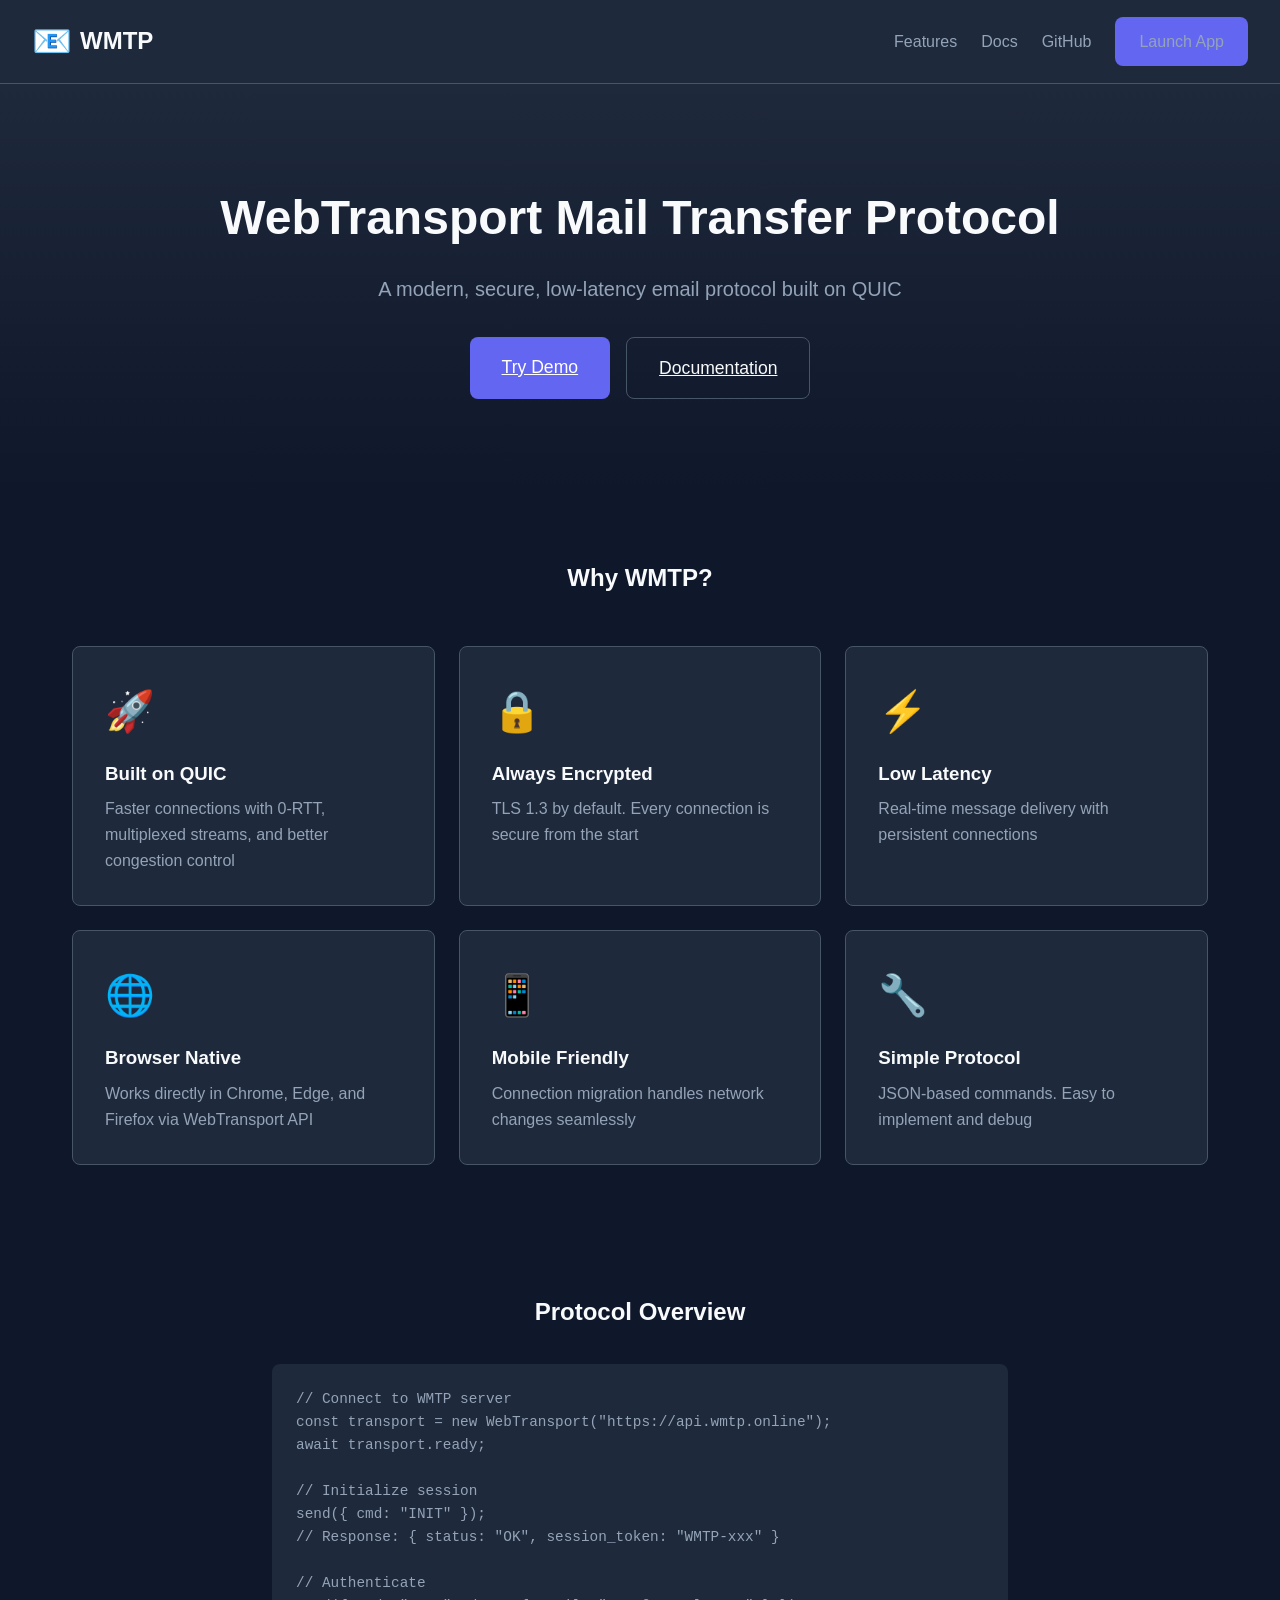
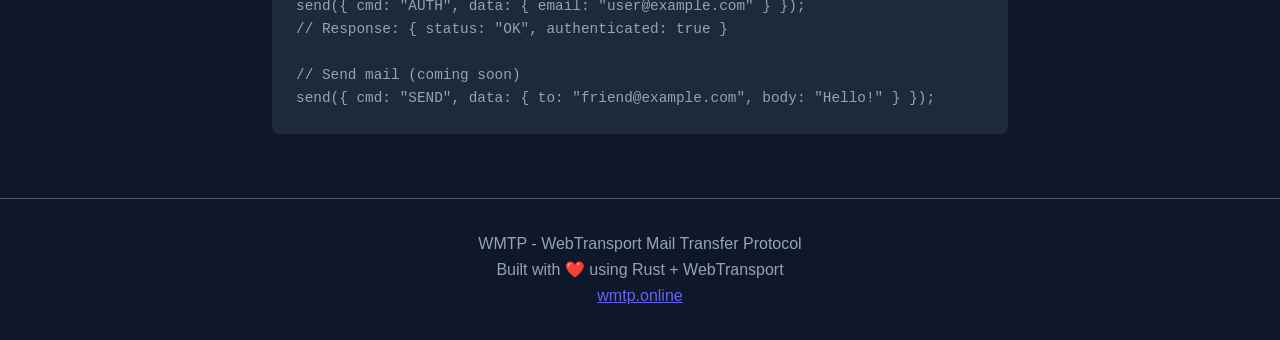
==== client/index.html @ 964bdc49 "Initial commit: WMTP Protocol Implementation with complete documentation and tests" ====
<!DOCTYPE html>
<html lang="en">
<head>
    <meta charset="UTF-8">
    <meta name="viewport" content="width=device-width, initial-scale=1.0">
    <title>WMTP - WebTransport Mail Transfer Protocol</title>
    <link rel="stylesheet" href="css/style.css">
</head>
<body>
    <div class="landing">
        <!-- Header -->
        <header class="header">
            <div class="logo">
                <span class="logo-icon">📧</span>
                <span class="logo-text">WMTP</span>
            </div>
            <nav class="nav">
                <a href="#features">Features</a>
                <a href="#docs">Docs</a>
                <a href="https://github.com/yourusername/wmtp" target="_blank">GitHub</a>
                <a href="app.html" class="btn btn-primary">Launch App</a>
            </nav>
        </header>

        <!-- Hero -->
        <section class="hero">
            <h1>WebTransport Mail Transfer Protocol</h1>
            <p class="hero-subtitle">
                A modern, secure, low-latency email protocol built on QUIC
            </p>
            <div class="hero-buttons">
                <a href="app.html" class="btn btn-large btn-primary">Try Demo</a>
                <a href="#docs" class="btn btn-large btn-secondary">Documentation</a>
            </div>
        </section>

        <!-- Features -->
        <section id="features" class="features">
            <h2>Why WMTP?</h2>
            <div class="feature-grid">
                <div class="feature-card">
                    <div class="feature-icon">🚀</div>
                    <h3>Built on QUIC</h3>
                    <p>Faster connections with 0-RTT, multiplexed streams, and better congestion control</p>
                </div>
                <div class="feature-card">
                    <div class="feature-icon">🔒</div>
                    <h3>Always Encrypted</h3>
                    <p>TLS 1.3 by default. Every connection is secure from the start</p>
                </div>
                <div class="feature-card">
                    <div class="feature-icon">⚡</div>
                    <h3>Low Latency</h3>
                    <p>Real-time message delivery with persistent connections</p>
                </div>
                <div class="feature-card">
                    <div class="feature-icon">🌐</div>
                    <h3>Browser Native</h3>
                    <p>Works directly in Chrome, Edge, and Firefox via WebTransport API</p>
                </div>
                <div class="feature-card">
                    <div class="feature-icon">📱</div>
                    <h3>Mobile Friendly</h3>
                    <p>Connection migration handles network changes seamlessly</p>
                </div>
                <div class="feature-card">
                    <div class="feature-icon">🔧</div>
                    <h3>Simple Protocol</h3>
                    <p>JSON-based commands. Easy to implement and debug</p>
                </div>
            </div>
        </section>

        <!-- Protocol -->
        <section id="docs" class="docs">
            <h2>Protocol Overview</h2>
            <div class="code-block">
                <pre><code>// Connect to WMTP server
const transport = new WebTransport("https://api.wmtp.online");
await transport.ready;

// Initialize session
send({ cmd: "INIT" });
// Response: { status: "OK", session_token: "WMTP-xxx" }

// Authenticate
send({ cmd: "AUTH", data: { email: "user@example.com" } });
// Response: { status: "OK", authenticated: true }

// Send mail (coming soon)
send({ cmd: "SEND", data: { to: "friend@example.com", body: "Hello!" } });
</code></pre>
            </div>
        </section>

        <!-- Footer -->
        <footer class="footer">
            <p>WMTP - WebTransport Mail Transfer Protocol</p>
            <p>Built with ❤️ using Rust + WebTransport</p>
            <p><a href="https://wmtp.online">wmtp.online</a></p>
        </footer>
    </div>
</body>
</html>
---- client/css/style.css ----
/* ============================================
   WMTP - Global Styles
   ============================================ */

:root {
    --primary: #6366f1;
    --primary-dark: #4f46e5;
    --success: #22c55e;
    --error: #ef4444;
    --warning: #f59e0b;
    --bg: #0f172a;
    --bg-secondary: #1e293b;
    --bg-tertiary: #334155;
    --text: #f8fafc;
    --text-secondary: #94a3b8;
    --border: #475569;
    --radius: 8px;
}

* {
    margin: 0;
    padding: 0;
    box-sizing: border-box;
}

body {
    font-family: 'Inter', -apple-system, BlinkMacSystemFont, 'Segoe UI', Roboto, sans-serif;
    background: var(--bg);
    color: var(--text);
    line-height: 1.6;
}

/* ============================================
   Landing Page
   ============================================ */

.landing {
    min-height: 100vh;
}

.header {
    display: flex;
    justify-content: space-between;
    align-items: center;
    padding: 1rem 2rem;
    background: var(--bg-secondary);
    border-bottom: 1px solid var(--border);
}

.logo {
    display: flex;
    align-items: center;
    gap: 0.5rem;
    font-size: 1.5rem;
    font-weight: bold;
}

.logo-icon {
    font-size: 2rem;
}

.nav {
    display: flex;
    gap: 1.5rem;
    align-items: center;
}

.nav a {
    color: var(--text-secondary);
    text-decoration: none;
    transition: color 0.2s;
}

.nav a:hover {
    color: var(--text);
}

.hero {
    text-align: center;
    padding: 6rem 2rem;
    background: linear-gradient(180deg, var(--bg-secondary) 0%, var(--bg) 100%);
}

.hero h1 {
    font-size: 3rem;
    margin-bottom: 1rem;
}

.hero-subtitle {
    font-size: 1.25rem;
    color: var(--text-secondary);
    margin-bottom: 2rem;
}

.hero-buttons {
    display: flex;
    gap: 1rem;
    justify-content: center;
}

/* Features */
.features {
    padding: 4rem 2rem;
    max-width: 1200px;
    margin: 0 auto;
}

.features h2 {
    text-align: center;
    margin-bottom: 3rem;
}

.feature-grid {
    display: grid;
    grid-template-columns: repeat(auto-fit, minmax(300px, 1fr));
    gap: 1.5rem;
}

.feature-card {
    background: var(--bg-secondary);
    padding: 2rem;
    border-radius: var(--radius);
    border: 1px solid var(--border);
}

.feature-icon {
    font-size: 2.5rem;
    margin-bottom: 1rem;
}

.feature-card h3 {
    margin-bottom: 0.5rem;
}

.feature-card p {
    color: var(--text-secondary);
}

/* Docs Section */
.docs {
    padding: 4rem 2rem;
    max-width: 800px;
    margin: 0 auto;
}

.docs h2 {
    text-align: center;
    margin-bottom: 2rem;
}

.code-block {
    background: var(--bg-secondary);
    border-radius: var(--radius);
    overflow: hidden;
}

.code-block pre {
    padding: 1.5rem;
    overflow-x: auto;
}

.code-block code {
    font-family: 'Fira Code', 'Consolas', monospace;
    font-size: 0.9rem;
    color: var(--text-secondary);
}

/* Footer */
.footer {
    text-align: center;
    padding: 2rem;
    border-top: 1px solid var(--border);
    color: var(--text-secondary);
}

.footer a {
    color: var(--primary);
}

/* ============================================
   App Layout
   ============================================ */

.app {
    display: flex;
    height: 100vh;
}

.sidebar {
    width: 250px;
    background: var(--bg-secondary);
    border-right: 1px solid var(--border);
    display: flex;
    flex-direction: column;
}

.sidebar-header {
    padding: 1.5rem;
    border-bottom: 1px solid var(--border);
    display: flex;
    align-items: center;
    gap: 0.5rem;
    font-size: 1.25rem;
    font-weight: bold;
}

.connection-status {
    padding: 1rem 1.5rem;
    display: flex;
    align-items: center;
    gap: 0.5rem;
    border-bottom: 1px solid var(--border);
}

.status-dot {
    width: 10px;
    height: 10px;
    border-radius: 50%;
}

.status-dot.connected {
    background: var(--success);
    box-shadow: 0 0 8px var(--success);
}

.status-dot.disconnected {
    background: var(--error);
}

.sidebar-nav {
    flex: 1;
    padding: 1rem 0;
}

.nav-item {
    display: flex;
    align-items: center;
    gap: 0.75rem;
    padding: 0.75rem 1.5rem;
    color: var(--text-secondary);
    text-decoration: none;
    transition: all 0.2s;
}

.nav-item:hover {
    background: var(--bg-tertiary);
    color: var(--text);
}

.nav-item.active {
    background: var(--primary);
    color: white;
}

.sidebar-footer {
    padding: 1rem 1.5rem;
    border-top: 1px solid var(--border);
}

.user-info {
    display: flex;
    flex-direction: column;
    gap: 0.25rem;
    font-size: 0.875rem;
}

.user-email {
    font-weight: 500;
}

.user-status {
    color: var(--success);
    font-size: 0.75rem;
}

/* Main Content */
.main {
    flex: 1;
    overflow: auto;
    padding: 1.5rem;
}

.view {
    display: none;
}

.view.active {
    display: block;
}

.view-header {
    display: flex;
    justify-content: space-between;
    align-items: center;
    margin-bottom: 1.5rem;
}

.view-header h2 {
    font-size: 1.5rem;
}

/* Panels */
.panel {
    background: var(--bg-secondary);
    border-radius: var(--radius);
    padding: 1.5rem;
    margin-bottom: 1rem;
    border: 1px solid var(--border);
}

.panel h3 {
    font-size: 1rem;
    margin-bottom: 1rem;
    color: var(--text-secondary);
}

/* Forms */
.form-row {
    display: flex;
    gap: 0.5rem;
}

.form-group {
    margin-bottom: 1rem;
}

.form-group label {
    display: block;
    margin-bottom: 0.5rem;
    color: var(--text-secondary);
}

input[type="text"],
input[type="email"] {
    flex: 1;
    padding: 0.75rem 1rem;
    background: var(--bg);
    border: 1px solid var(--border);
    border-radius: var(--radius);
    color: var(--text);
    font-size: 1rem;
}

input:focus {
    outline: none;
    border-color: var(--primary);
}

/* Buttons */
.btn {
    padding: 0.75rem 1.5rem;
    border: none;
    border-radius: var(--radius);
    font-size: 1rem;
    cursor: pointer;
    transition: all 0.2s;
    background: var(--bg-tertiary);
    color: var(--text);
}

.btn:hover:not(:disabled) {
    background: var(--border);
}

.btn:disabled {
    opacity: 0.5;
    cursor: not-allowed;
}

.btn-primary {
    background: var(--primary);
    color: white;
}

.btn-primary:hover:not(:disabled) {
    background: var(--primary-dark);
}

.btn-danger {
    background: var(--error);
    color: white;
}

.btn-secondary {
    background: transparent;
    border: 1px solid var(--border);
}

.btn-large {
    padding: 1rem 2rem;
    font-size: 1.1rem;
}

.btn-small {
    padding: 0.5rem 1rem;
    font-size: 0.875rem;
}

.button-group {
    display: flex;
    flex-wrap: wrap;
    gap: 0.5rem;
}

/* Console */
.console-panel {
    min-height: 300px;
}

.console {
    background: var(--bg);
    border-radius: var(--radius);
    padding: 1rem;
    height: 400px;
    overflow-y: auto;
    font-family: 'Fira Code', 'Consolas', monospace;
    font-size: 0.875rem;
}

.console-line {
    padding: 0.25rem 0;
    border-bottom: 1px solid var(--bg-secondary);
}

.console-line.info {
    color: var(--text-secondary);
}

.console-line.success {
    color: var(--success);
}

.console-line.error {
    color: var(--error);
}

.console-line.response {
    color: var(--primary);
}

.console-line pre {
    margin-top: 0.5rem;
    white-space: pre-wrap;
    word-break: break-all;
}

.timestamp {
    color: var(--text-secondary);
    margin-right: 0.5rem;
}

/* Coming Soon */
.coming-soon {
    text-align: center;
    padding: 4rem;
    color: var(--text-secondary);
}

.coming-soon span {
    font-size: 4rem;
    display: block;
    margin-bottom: 1rem;
}

/* ============================================
   Responsive
   ============================================ */

@media (max-width: 768px) {
    .hero h1 {
        font-size: 2rem;
    }
    
    .hero-buttons {
        flex-direction: column;
    }
    
    .sidebar {
        width: 60px;
    }
    
    .sidebar-header .logo-text,
    .connection-status .status-text,
    .nav-item span:last-child,
    .sidebar-footer {
        display: none;
    }
    
    .nav-item {
        justify-content: center;
        padding: 1rem;
    }
}
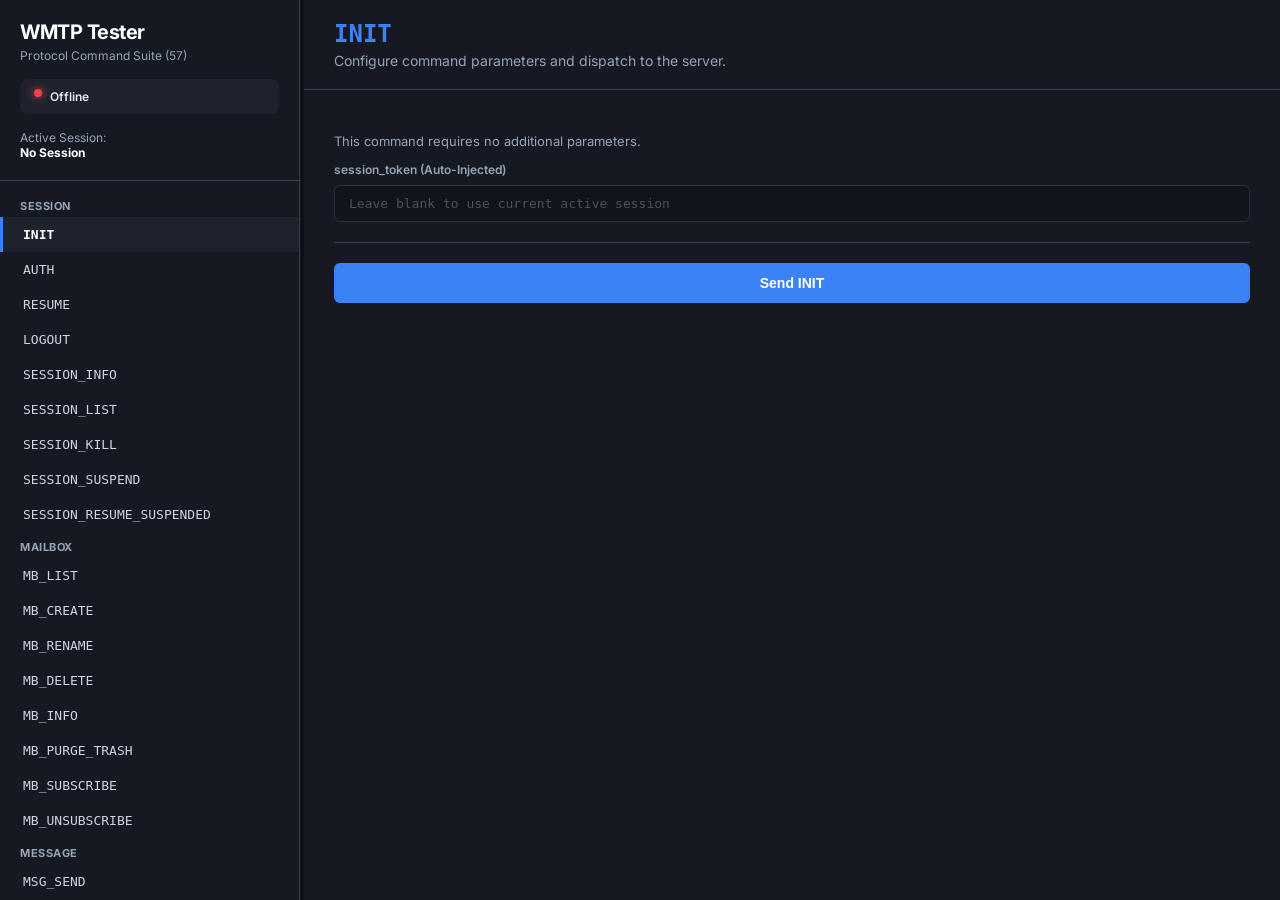
==== commit 946198e1: "Save point" ====
--- a/client/index.html
+++ b/client/index.html
@@ -1,104 +1,63 @@
 <!DOCTYPE html>
 <html lang="en">
+
 <head>
     <meta charset="UTF-8">
     <meta name="viewport" content="width=device-width, initial-scale=1.0">
-    <title>WMTP - WebTransport Mail Transfer Protocol</title>
-    <link rel="stylesheet" href="css/style.css">
+    <title>WMTP Protocol Tester</title>
+    <link rel="stylesheet" href="tester.css">
+    <!-- Google Fonts -->
+    <link href="https://fonts.googleapis.com/css2?family=Inter:wght@400;500;600;700&display=swap" rel="stylesheet">
 </head>
+
 <body>
-    <div class="landing">
-        <!-- Header -->
-        <header class="header">
-            <div class="logo">
-                <span class="logo-icon">📧</span>
-                <span class="logo-text">WMTP</span>
+
+    <!-- Left Sidebar: Command Navigation -->
+    <div class="sidebar" id="sidebar">
+        <div class="sidebar-header">
+            <h1>WMTP Tester</h1>
+            <p>Protocol Command Suite (57)</p>
+
+            <div class="connection-status">
+                <div id="status-dot" class="status-dot"></div>
+                <span id="status-text">Disconnected</span>
             </div>
-            <nav class="nav">
-                <a href="#features">Features</a>
-                <a href="#docs">Docs</a>
-                <a href="https://github.com/yourusername/wmtp" target="_blank">GitHub</a>
-                <a href="app.html" class="btn btn-primary">Launch App</a>
-            </nav>
-        </header>
+            <div class="session-info">
+                Active Session:<br>
+                <strong id="session-email" style="color:#fff">No Session</strong>
+            </div>
+        </div>
+        <div class="cmd-list" id="sidebar-cmds">
+            <!-- Dynamically populated via tester.js -->
+        </div>
+    </div>
 
-        <!-- Hero -->
-        <section class="hero">
-            <h1>WebTransport Mail Transfer Protocol</h1>
-            <p class="hero-subtitle">
-                A modern, secure, low-latency email protocol built on QUIC
-            </p>
-            <div class="hero-buttons">
-                <a href="app.html" class="btn btn-large btn-primary">Try Demo</a>
-                <a href="#docs" class="btn btn-large btn-secondary">Documentation</a>
+    <!-- Resizer Handle -->
+    <div class="resizer" id="resizer"></div>
+
+    <!-- Main Content Area -->
+    <div class="main">
+        <div class="active-cmd-header">
+            <div>
+                <h2 id="active-cmd-name">INIT</h2>
+                <div class="active-cmd-desc">Configure command parameters and dispatch to the server.</div>
             </div>
-        </section>
+        </div>
 
-        <!-- Features -->
-        <section id="features" class="features">
-            <h2>Why WMTP?</h2>
-            <div class="feature-grid">
-                <div class="feature-card">
-                    <div class="feature-icon">🚀</div>
-                    <h3>Built on QUIC</h3>
-                    <p>Faster connections with 0-RTT, multiplexed streams, and better congestion control</p>
-                </div>
-                <div class="feature-card">
-                    <div class="feature-icon">🔒</div>
-                    <h3>Always Encrypted</h3>
-                    <p>TLS 1.3 by default. Every connection is secure from the start</p>
-                </div>
-                <div class="feature-card">
-                    <div class="feature-icon">⚡</div>
-                    <h3>Low Latency</h3>
-                    <p>Real-time message delivery with persistent connections</p>
-                </div>
-                <div class="feature-card">
-                    <div class="feature-icon">🌐</div>
-                    <h3>Browser Native</h3>
-                    <p>Works directly in Chrome, Edge, and Firefox via WebTransport API</p>
-                </div>
-                <div class="feature-card">
-                    <div class="feature-icon">📱</div>
-                    <h3>Mobile Friendly</h3>
-                    <p>Connection migration handles network changes seamlessly</p>
-                </div>
-                <div class="feature-card">
-                    <div class="feature-icon">🔧</div>
-                    <h3>Simple Protocol</h3>
-                    <p>JSON-based commands. Easy to implement and debug</p>
-                </div>
+        <div class="work-area">
+            <!-- Dynamic Form & Per-Command Results -->
+            <div class="form-panel" id="form-panel">
+                <!-- Dynamically populated via tester.js -->
             </div>
-        </section>
+        </div>
+    </div>
 
-        <!-- Protocol -->
-        <section id="docs" class="docs">
-            <h2>Protocol Overview</h2>
-            <div class="code-block">
-                <pre><code>// Connect to WMTP server
-const transport = new WebTransport("https://api.wmtp.online");
-await transport.ready;
+    <!-- Core Dependencies -->
+    <script src="js/transport.js"></script>
+    <script src="js/protocol.js"></script>
+    <!-- Tester Logic -->
+    <script src="tester.js"></script>
 
-// Initialize session
-send({ cmd: "INIT" });
-// Response: { status: "OK", session_token: "WMTP-xxx" }
+</body>
 
-// Authenticate
-send({ cmd: "AUTH", data: { email: "user@example.com" } });
-// Response: { status: "OK", authenticated: true }
-
-// Send mail (coming soon)
-send({ cmd: "SEND", data: { to: "friend@example.com", body: "Hello!" } });
-</code></pre>
-            </div>
-        </section>
-
-        <!-- Footer -->
-        <footer class="footer">
-            <p>WMTP - WebTransport Mail Transfer Protocol</p>
-            <p>Built with ❤️ using Rust + WebTransport</p>
-            <p><a href="https://wmtp.online">wmtp.online</a></p>
-        </footer>
-    </div>
-</body>
-</html>
+</html>
--- a/client/tester.css
+++ b/client/tester.css
@@ -0,0 +1,368 @@
+:root {
+    --bg-dark: #0f1115;
+    --bg-panel: #161922;
+    --bg-elevated: #1e222d;
+    --text-primary: #e2e8f0;
+    --text-muted: #94a3b8;
+    --accent: #3b82f6;
+    --accent-hover: #2563eb;
+    --accent-glow: rgba(59, 130, 246, 0.4);
+    --success: #10b981;
+    --error: #ef4444;
+    --border: #334155;
+    --input-bg: #0f1115;
+}
+
+* {
+    box-sizing: border-box;
+}
+
+body {
+    margin: 0;
+    padding: 0;
+    font-family: 'Inter', -apple-system, sans-serif;
+    background-color: var(--bg-dark);
+    color: var(--text-primary);
+    display: flex;
+    height: 100vh;
+    overflow: hidden;
+}
+
+/* Sidebar */
+.sidebar {
+    width: 300px;
+    min-width: 200px;
+    max-width: 500px;
+    background: var(--bg-panel);
+    border-right: 1px solid var(--border);
+    display: flex;
+    flex-direction: column;
+    height: 100%;
+    flex-shrink: 0;
+}
+
+.resizer {
+    width: 4px;
+    background: transparent;
+    cursor: col-resize;
+    transition: background 0.2s;
+    z-index: 10;
+    flex-shrink: 0;
+}
+
+.resizer:hover,
+.resizer.dragging {
+    background: var(--accent);
+}
+
+.sidebar-header {
+    padding: 20px;
+    border-bottom: 1px solid var(--border);
+}
+
+.sidebar-header h1 {
+    margin: 0;
+    font-size: 20px;
+    font-weight: 700;
+    color: #fff;
+    letter-spacing: -0.5px;
+}
+
+.sidebar-header p {
+    margin: 4px 0 0 0;
+    font-size: 12px;
+    color: var(--text-muted);
+}
+
+.connection-status {
+    display: flex;
+    alignItems: center;
+    gap: 8px;
+    margin-top: 16px;
+    padding: 10px 14px;
+    background: var(--bg-elevated);
+    border-radius: 8px;
+    font-size: 12px;
+    font-weight: 600;
+}
+
+.status-dot {
+    width: 8px;
+    height: 8px;
+    border-radius: 50%;
+    background: #555;
+}
+
+.status-dot.connected {
+    background: var(--success);
+    box-shadow: 0 0 8px var(--success);
+}
+
+.status-dot.error {
+    background: var(--error);
+    box-shadow: 0 0 8px var(--error);
+}
+
+.session-info {
+    margin-top: 16px;
+    font-size: 12px;
+    color: var(--text-muted);
+}
+
+.cmd-list {
+    flex: 1;
+    overflow-y: auto;
+    padding: 10px 0;
+}
+
+.cmd-category {
+    padding: 8px 20px 4px;
+    font-size: 11px;
+    font-weight: 700;
+    text-transform: uppercase;
+    color: var(--text-muted);
+    letter-spacing: 0.5px;
+}
+
+.cmd-item {
+    padding: 10px 20px;
+    font-size: 13px;
+    font-family: monospace;
+    cursor: pointer;
+    border-left: 3px solid transparent;
+    transition: all 0.2s;
+    color: #cbd5e1;
+}
+
+.cmd-item:hover {
+    background: var(--bg-elevated);
+}
+
+.cmd-item.active {
+    background: var(--bg-elevated);
+    border-left-color: var(--accent);
+    color: #fff;
+    font-weight: bold;
+}
+
+/* Main Content */
+.main {
+    flex: 1;
+    display: flex;
+    flex-direction: column;
+    background: var(--bg-dark);
+}
+
+.active-cmd-header {
+    padding: 20px 30px;
+    background: var(--bg-panel);
+    border-bottom: 1px solid var(--border);
+    display: flex;
+    justify-content: space-between;
+    align-items: center;
+}
+
+.active-cmd-header h2 {
+    margin: 0;
+    font-family: monospace;
+    font-size: 24px;
+    color: var(--accent);
+}
+
+.active-cmd-desc {
+    margin: 4px 0 0 0;
+    color: var(--text-muted);
+    font-size: 14px;
+}
+
+.work-area {
+    flex: 1;
+    display: flex;
+    overflow: hidden;
+}
+
+.form-panel {
+    flex: 1;
+    padding: 30px;
+    background: var(--bg-panel);
+    overflow-y: auto;
+    display: flex;
+    flex-direction: column;
+}
+
+.result-area {
+    margin-top: 24px;
+    padding-top: 24px;
+    border-top: 1px solid var(--border);
+    display: none;
+    /* Hidden by default */
+}
+
+.result-area.visible {
+    display: block;
+}
+
+.result-header {
+    display: flex;
+    justify-content: space-between;
+    align-items: center;
+    margin-bottom: 12px;
+}
+
+.result-header h3 {
+    margin: 0;
+    font-size: 14px;
+    text-transform: uppercase;
+    color: var(--text-muted);
+    letter-spacing: 0.5px;
+}
+
+.result-content {
+    background: #000;
+    padding: 16px;
+    border-radius: 8px;
+    border: 1px solid var(--border);
+    font-family: 'Courier New', monospace;
+    font-size: 13px;
+    color: #10b981;
+    overflow-x: auto;
+    white-space: pre-wrap;
+    word-wrap: break-word;
+}
+
+.form-group {
+    margin-bottom: 20px;
+}
+
+.form-group label {
+    display: block;
+    font-size: 12px;
+    font-weight: 600;
+    margin-bottom: 8px;
+    color: var(--text-muted);
+}
+
+.form-control {
+    width: 100%;
+    padding: 10px 14px;
+    background: var(--input-bg);
+    border: 1px solid var(--border);
+    color: #fff;
+    border-radius: 6px;
+    font-family: monospace;
+    font-size: 13px;
+    transition: border-color 0.2s;
+}
+
+.form-control:focus {
+    outline: none;
+    border-color: var(--accent);
+    box-shadow: 0 0 0 2px var(--accent-glow);
+}
+
+textarea.form-control {
+    resize: vertical;
+    min-height: 80px;
+}
+
+.btn {
+    width: 100%;
+    padding: 12px;
+    background: var(--accent);
+    color: white;
+    border: none;
+    font-size: 14px;
+    font-weight: 600;
+    border-radius: 6px;
+    cursor: pointer;
+    transition: all 0.2s;
+}
+
+.btn:hover {
+    background: var(--accent-hover);
+    box-shadow: 0 4px 12px var(--accent-glow);
+}
+
+.btn:disabled {
+    opacity: 0.5;
+    cursor: not-allowed;
+}
+
+/* Output Panel */
+.output-panel {
+    flex: 1;
+    display: flex;
+    flex-direction: column;
+}
+
+.output-header {
+    padding: 12px 20px;
+    background: var(--bg-elevated);
+    border-bottom: 1px solid var(--border);
+    font-size: 12px;
+    font-weight: 600;
+    text-transform: uppercase;
+    color: var(--text-muted);
+}
+
+.log-container {
+    flex: 1;
+    overflow-y: auto;
+    padding: 20px;
+    background: #000;
+    font-family: 'Courier New', Courier, monospace;
+}
+
+.log-entry {
+    margin-bottom: 15px;
+    border-radius: 6px;
+    font-size: 13px;
+    border-left: 3px solid #555;
+    background: #0a0a0a;
+}
+
+.log-entry .log-time {
+    padding: 4px 10px;
+    font-size: 11px;
+    color: #888;
+    border-bottom: 1px solid #222;
+}
+
+.log-entry pre {
+    margin: 0;
+    padding: 10px;
+    white-space: pre-wrap;
+    word-wrap: break-word;
+}
+
+.log-entry.req {
+    border-left-color: #3b82f6;
+}
+
+.log-entry.req .log-time {
+    color: #3b82f6;
+}
+
+.log-entry.res {
+    border-left-color: #10b981;
+}
+
+.log-entry.res .log-time {
+    color: #10b981;
+}
+
+.log-entry.err {
+    border-left-color: #ef4444;
+}
+
+.log-entry.err .log-time {
+    color: #ef4444;
+}
+
+.log-entry.sys {
+    border-left-color: #f59e0b;
+}
+
+.log-entry.sys .log-time {
+    color: #f59e0b;
+}
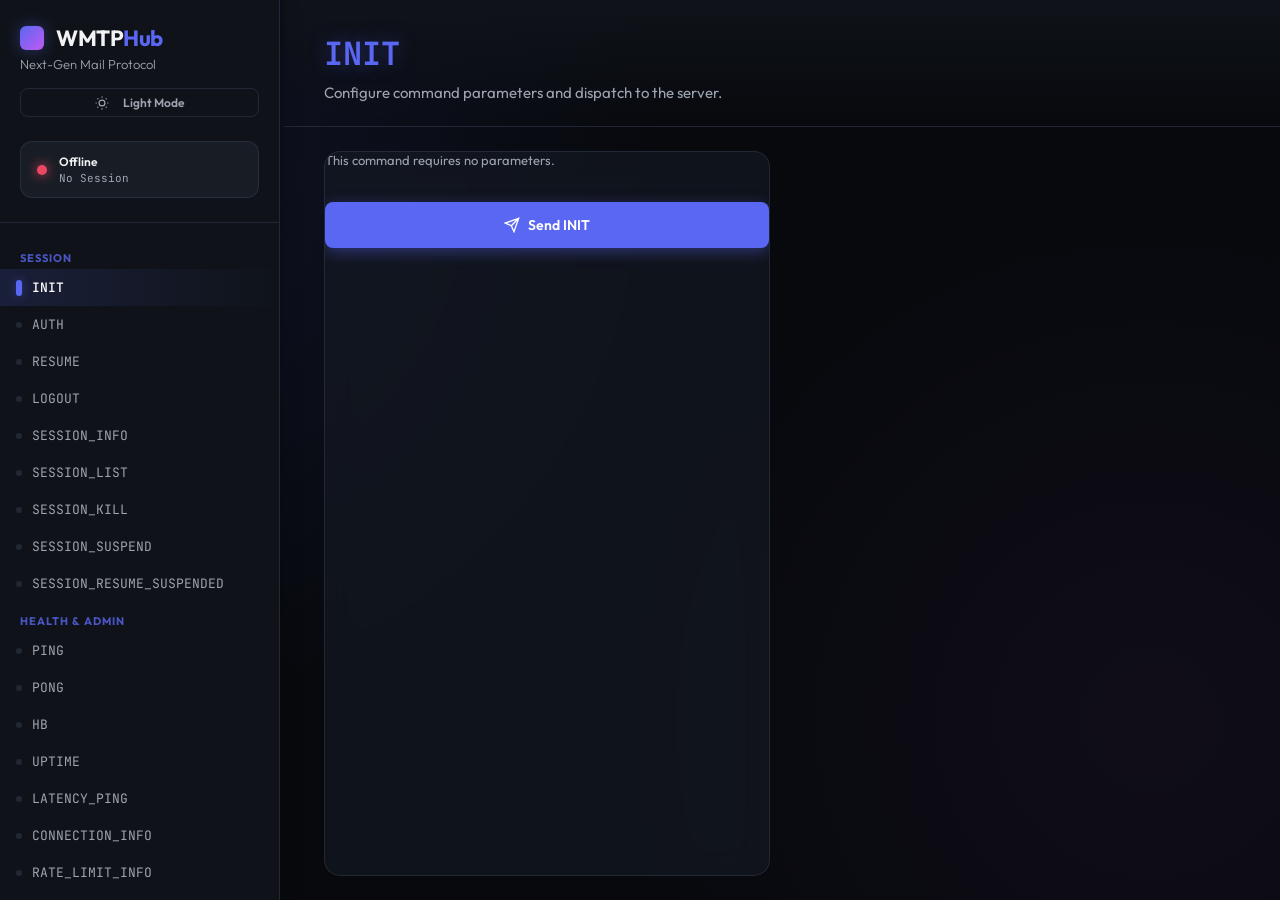
==== commit 832a3ea6: "Cleanup: Removed redundant scripts, scratch files, and consolidated setup logic into smart_setup.js." ====
--- a/client/index.html
+++ b/client/index.html
@@ -4,60 +4,110 @@
 <head>
     <meta charset="UTF-8">
     <meta name="viewport" content="width=device-width, initial-scale=1.0">
-    <title>WMTP Protocol Tester</title>
+    <title>WMTP Premium Console</title>
     <link rel="stylesheet" href="tester.css">
-    <!-- Google Fonts -->
-    <link href="https://fonts.googleapis.com/css2?family=Inter:wght@400;500;600;700&display=swap" rel="stylesheet">
+    <!-- Modern Google Fonts -->
+    <link
+        href="https://fonts.googleapis.com/css2?family=Outfit:wght@300;400;500;600;700&family=JetBrains+Mono:wght@400;500;700&display=swap"
+        rel="stylesheet">
 </head>
 
 <body>
+    <div class="app-container">
+        <!-- Sidebar -->
+        <nav class="sidebar" id="sidebar">
+            <div class="sidebar-header">
+                <div class="logo-area">
+                    <div class="logo-icon"></div>
+                    <h1>WMTP<span class="logo-accent">Hub</span></h1>
+                </div>
+                <p class="subtitle">Next-Gen Mail Protocol</p>
 
-    <!-- Left Sidebar: Command Navigation -->
-    <div class="sidebar" id="sidebar">
-        <div class="sidebar-header">
-            <h1>WMTP Tester</h1>
-            <p>Protocol Command Suite (57)</p>
+                <button id="theme-toggle" class="btn btn-ghost btn-sm"
+                    style="margin-top: 16px; width: 100%; border-radius: 8px;">
+                    <svg width="14" height="14" viewBox="0 0 24 24" fill="none" stroke="currentColor" stroke-width="2"
+                        style="margin-right: 6px;">
+                        <circle cx="12" cy="12" r="5" />
+                        <path
+                            d="M12 1v2M12 21v2M4.2 4.2l1.4 1.4M18.4 18.4l1.4 1.4M1 12h2M21 12h2M4.2 19.8l1.4-1.4M18.4 5.6l1.4-1.4" />
+                    </svg>
+                    <span id="theme-toggle-text">Light Mode</span>
+                </button>
 
-            <div class="connection-status">
-                <div id="status-dot" class="status-dot"></div>
-                <span id="status-text">Disconnected</span>
+                <div class="status-card">
+                    <div class="status-indicator">
+                        <div id="status-dot" class="dot"></div>
+                    </div>
+                    <div class="status-details">
+                        <span id="status-text" class="status-title">Connecting...</span>
+                        <span id="session-email" class="status-session">No Session</span>
+                    </div>
+                </div>
             </div>
-            <div class="session-info">
-                Active Session:<br>
-                <strong id="session-email" style="color:#fff">No Session</strong>
-            </div>
-        </div>
-        <div class="cmd-list" id="sidebar-cmds">
-            <!-- Dynamically populated via tester.js -->
-        </div>
-    </div>
 
-    <!-- Resizer Handle -->
-    <div class="resizer" id="resizer"></div>
-
-    <!-- Main Content Area -->
-    <div class="main">
-        <div class="active-cmd-header">
-            <div>
-                <h2 id="active-cmd-name">INIT</h2>
-                <div class="active-cmd-desc">Configure command parameters and dispatch to the server.</div>
-            </div>
-        </div>
-
-        <div class="work-area">
-            <!-- Dynamic Form & Per-Command Results -->
-            <div class="form-panel" id="form-panel">
+            <div class="cmd-list-container" id="sidebar-cmds">
                 <!-- Dynamically populated via tester.js -->
             </div>
-        </div>
+        </nav>
+
+        <div class="resizer" id="resizer"></div>
+
+        <!-- Main Workspace -->
+        <main class="workspace">
+            <!-- Header for active command -->
+            <header class="workspace-header">
+                <div class="cmd-title-area">
+                    <h2 id="active-cmd-name" class="cmd-title">INIT</h2>
+                    <p class="cmd-desc">Configure command parameters and dispatch to the server.</p>
+                </div>
+            </header>
+
+            <div class="workspace-content">
+                <!-- Left: Form -->
+                <div class="form-section">
+                    <div class="panel glass-panel" id="form-panel">
+                        <!-- Dynamically populated -->
+                    </div>
+                </div>
+
+                <!-- Right: Results -->
+                <div class="results-section">
+                    <div class="panel glass-panel results-panel" id="result-area">
+                        <div class="panel-header">
+                            <h3><span class="pulse-icon"></span> Live Stream</h3>
+                            <button class="btn btn-sm btn-ghost"
+                                onclick="document.getElementById('result-area').classList.remove('visible')">Clear
+                                Log</button>
+                        </div>
+                        <div class="log-viewport">
+                            <pre id="result-content" class="code-output"></pre>
+                        </div>
+                    </div>
+                </div>
+            </div>
+        </main>
     </div>
 
     <!-- Core Dependencies -->
     <script src="js/transport.js"></script>
     <script src="js/protocol.js"></script>
+    <script src="js/schema.js"></script>
     <!-- Tester Logic -->
     <script src="tester.js"></script>
 
+    <!-- Theme Toggle Logic -->
+    <script>
+        const themeToggle = document.getElementById('theme-toggle');
+        const themeText = document.getElementById('theme-toggle-text');
+        themeToggle.addEventListener('click', () => {
+            document.body.classList.toggle('light-theme');
+            if (document.body.classList.contains('light-theme')) {
+                themeText.innerText = 'Dark Mode';
+            } else {
+                themeText.innerText = 'Light Mode';
+            }
+        });
+    </script>
 </body>
 
 </html>
--- a/client/tester.css
+++ b/client/tester.css
@@ -1,368 +1,556 @@
 :root {
-    --bg-dark: #0f1115;
-    --bg-panel: #161922;
-    --bg-elevated: #1e222d;
-    --text-primary: #e2e8f0;
-    --text-muted: #94a3b8;
-    --accent: #3b82f6;
-    --accent-hover: #2563eb;
-    --accent-glow: rgba(59, 130, 246, 0.4);
-    --success: #10b981;
-    --error: #ef4444;
-    --border: #334155;
-    --input-bg: #0f1115;
+    --hue: 220;
+
+    /* Dark Theme Default */
+    --bg-base: hsl(var(--hue), 30%, 4%);
+    --bg-surface: hsl(var(--hue), 25%, 8%);
+    --bg-elevated: hsl(var(--hue), 20%, 12%);
+    --bg-glass: hsla(var(--hue), 25%, 12%, 0.6);
+
+    --primary: hsl(235, 85%, 65%);
+    --primary-glow: hsla(235, 85%, 65%, 0.4);
+    --primary-hover: hsl(235, 85%, 75%);
+
+    --success: hsl(150, 80%, 45%);
+    --error: hsl(350, 80%, 60%);
+    --warning: hsl(40, 90%, 55%);
+
+    --text-main: hsl(var(--hue), 10%, 95%);
+    --text-muted: hsl(var(--hue), 10%, 65%);
+    --border: hsla(var(--hue), 20%, 30%, 0.4);
+
+    --font-sans: 'Outfit', sans-serif;
+    --font-mono: 'JetBrains Mono', monospace;
+}
+
+body.light-theme {
+    --bg-base: hsl(var(--hue), 20%, 98%);
+    --bg-surface: hsl(var(--hue), 20%, 95%);
+    --bg-elevated: hsl(0, 0%, 100%);
+    --bg-glass: hsla(var(--hue), 20%, 100%, 0.7);
+
+    --primary: hsl(235, 85%, 55%);
+    --primary-glow: hsla(235, 85%, 60%, 0.2);
+    --primary-hover: hsl(235, 85%, 45%);
+
+    --text-main: hsl(var(--hue), 30%, 15%);
+    --text-muted: hsl(var(--hue), 15%, 45%);
+    --border: hsla(var(--hue), 20%, 85%, 0.8);
 }
 
 * {
     box-sizing: border-box;
-}
-
-body {
     margin: 0;
     padding: 0;
-    font-family: 'Inter', -apple-system, sans-serif;
-    background-color: var(--bg-dark);
-    color: var(--text-primary);
-    display: flex;
+}
+
+body {
+    transition: background-color 0.3s ease, color 0.3s ease;
+    font-family: var(--font-sans);
+    background-color: var(--bg-base);
+    color: var(--text-main);
+    overflow: hidden;
     height: 100vh;
-    overflow: hidden;
+    display: flex;
+    background-image:
+        radial-gradient(circle at 10% 20%, hsla(235, 85%, 65%, 0.1) 0%, transparent 40%),
+        radial-gradient(circle at 90% 80%, hsla(280, 85%, 65%, 0.05) 0%, transparent 40%);
+}
+
+.app-container {
+    display: flex;
+    width: 100%;
+    height: 100%;
 }
 
 /* Sidebar */
 .sidebar {
-    width: 300px;
-    min-width: 200px;
-    max-width: 500px;
-    background: var(--bg-panel);
+    width: 280px;
+    min-width: 220px;
+    max-width: 450px;
+    background: var(--bg-surface);
     border-right: 1px solid var(--border);
     display: flex;
     flex-direction: column;
-    height: 100%;
-    flex-shrink: 0;
-}
-
+    z-index: 10;
+    box-shadow: 2px 0 20px rgba(0, 0, 0, 0.2);
+}
+
+.sidebar-header {
+    padding: 24px 20px;
+    border-bottom: 1px solid var(--border);
+}
+
+.logo-area {
+    display: flex;
+    align-items: center;
+    gap: 12px;
+}
+
+.logo-icon {
+    width: 24px;
+    height: 24px;
+    background: linear-gradient(135deg, var(--primary), hsl(280, 85%, 65%));
+    border-radius: 6px;
+    box-shadow: 0 0 15px var(--primary-glow);
+}
+
+.sidebar-header h1 {
+    font-size: 22px;
+    font-weight: 700;
+    letter-spacing: -0.5px;
+}
+
+.logo-accent {
+    color: var(--primary);
+}
+
+.subtitle {
+    font-size: 13px;
+    color: var(--text-muted);
+    margin-top: 4px;
+    font-weight: 300;
+}
+
+/* Status Card */
+.status-card {
+    margin-top: 24px;
+    padding: 12px 16px;
+    background: var(--bg-elevated);
+    border: 1px solid var(--border);
+    border-radius: 12px;
+    display: flex;
+    align-items: center;
+    gap: 12px;
+    transition: transform 0.2s, box-shadow 0.2s;
+}
+
+.status-card:hover {
+    transform: translateY(-2px);
+    box-shadow: 0 4px 12px rgba(0, 0, 0, 0.2);
+}
+
+.status-indicator {
+    display: flex;
+    align-items: center;
+    justify-content: center;
+}
+
+.dot {
+    width: 10px;
+    height: 10px;
+    border-radius: 50%;
+    background: #555;
+    transition: all 0.3s;
+}
+
+.dot.connected {
+    background: var(--success);
+    box-shadow: 0 0 12px var(--success);
+}
+
+.dot.error {
+    background: var(--error);
+    box-shadow: 0 0 12px var(--error);
+}
+
+.status-details {
+    display: flex;
+    flex-direction: column;
+}
+
+.status-title {
+    font-size: 12px;
+    font-weight: 600;
+    color: var(--text-main);
+}
+
+.status-session {
+    font-size: 11px;
+    color: var(--text-muted);
+    font-family: var(--font-mono);
+    margin-top: 2px;
+    white-space: nowrap;
+    overflow: hidden;
+    text-overflow: ellipsis;
+    max-width: 180px;
+}
+
+/* Cmd List */
+.cmd-list-container {
+    flex: 1;
+    overflow-y: auto;
+    padding: 16px 0;
+}
+
+.cmd-category {
+    padding: 12px 20px 4px;
+    font-size: 11px;
+    font-weight: 700;
+    text-transform: uppercase;
+    letter-spacing: 1px;
+    color: var(--primary);
+    opacity: 0.8;
+}
+
+.cmd-item {
+    position: relative;
+    padding: 10px 20px 10px 32px;
+    font-family: var(--font-mono);
+    font-size: 13px;
+    color: var(--text-muted);
+    cursor: pointer;
+    transition: all 0.2s ease;
+}
+
+.cmd-item::before {
+    content: '';
+    position: absolute;
+    left: 16px;
+    top: 50%;
+    transform: translateY(-50%);
+    width: 6px;
+    height: 6px;
+    border-radius: 50%;
+    background: var(--border);
+    transition: all 0.2s;
+}
+
+.cmd-item:hover {
+    color: var(--text-main);
+    background: hsla(0, 0%, 100%, 0.03);
+}
+
+.cmd-item:hover::before {
+    background: var(--primary);
+    box-shadow: 0 0 8px var(--primary-glow);
+}
+
+.cmd-item.active {
+    color: #fff;
+    background: linear-gradient(90deg, hsla(235, 85%, 65%, 0.15) 0%, transparent 100%);
+    font-weight: 500;
+}
+
+.cmd-item.active::before {
+    height: 16px;
+    border-radius: 4px;
+    background: var(--primary);
+    box-shadow: 0 0 10px var(--primary-glow);
+}
+
+/* Resizer */
 .resizer {
     width: 4px;
     background: transparent;
     cursor: col-resize;
     transition: background 0.2s;
-    z-index: 10;
-    flex-shrink: 0;
+    z-index: 20;
 }
 
 .resizer:hover,
 .resizer.dragging {
-    background: var(--accent);
-}
-
-.sidebar-header {
-    padding: 20px;
+    background: var(--primary);
+    box-shadow: 0 0 10px var(--primary-glow);
+}
+
+/* Workspace */
+.workspace {
+    flex: 1;
+    display: flex;
+    flex-direction: column;
+    min-width: 0;
+}
+
+.workspace-header {
+    padding: 32px 40px 24px;
     border-bottom: 1px solid var(--border);
-}
-
-.sidebar-header h1 {
-    margin: 0;
-    font-size: 20px;
+    background: linear-gradient(180deg, var(--bg-surface) 0%, transparent 100%);
+}
+
+.cmd-title {
+    font-family: var(--font-mono);
+    font-size: 32px;
     font-weight: 700;
-    color: #fff;
-    letter-spacing: -0.5px;
-}
-
-.sidebar-header p {
-    margin: 4px 0 0 0;
-    font-size: 12px;
+    color: var(--primary);
+    text-shadow: 0 0 20px var(--primary-glow);
+    margin-bottom: 8px;
+}
+
+.cmd-desc {
     color: var(--text-muted);
-}
-
-.connection-status {
-    display: flex;
-    alignItems: center;
+    font-size: 15px;
+    max-width: 600px;
+}
+
+.workspace-content {
+    flex: 1;
+    display: grid;
+    grid-template-columns: 1fr 1fr;
+    gap: 24px;
+    padding: 24px 40px;
+    overflow: hidden;
+}
+
+.form-section,
+.results-section {
+    display: flex;
+    flex-direction: column;
+    overflow: hidden;
+}
+
+.glass-panel {
+    background: var(--bg-glass);
+    backdrop-filter: blur(16px);
+    -webkit-backdrop-filter: blur(16px);
+    border: 1px solid var(--border);
+    border-radius: 16px;
+    box-shadow: 0 8px 32px rgba(0, 0, 0, 0.2);
+    display: flex;
+    flex-direction: column;
+    height: 100%;
+    overflow-y: auto;
+}
+
+.panel-header {
+    padding: 16px 20px;
+    border-bottom: 1px solid var(--border);
+    display: flex;
+    justify-content: space-between;
+    align-items: center;
+    background: rgba(0, 0, 0, 0.2);
+}
+
+.panel-header h3 {
+    font-size: 14px;
+    font-weight: 600;
+    display: flex;
+    align-items: center;
     gap: 8px;
-    margin-top: 16px;
-    padding: 10px 14px;
-    background: var(--bg-elevated);
-    border-radius: 8px;
-    font-size: 12px;
-    font-weight: 600;
-}
-
-.status-dot {
+    color: var(--text-main);
+}
+
+/* Pulse animation */
+.pulse-icon {
     width: 8px;
     height: 8px;
     border-radius: 50%;
-    background: #555;
-}
-
-.status-dot.connected {
     background: var(--success);
-    box-shadow: 0 0 8px var(--success);
-}
-
-.status-dot.error {
-    background: var(--error);
-    box-shadow: 0 0 8px var(--error);
-}
-
-.session-info {
-    margin-top: 16px;
-    font-size: 12px;
-    color: var(--text-muted);
-}
-
-.cmd-list {
-    flex: 1;
-    overflow-y: auto;
-    padding: 10px 0;
-}
-
-.cmd-category {
-    padding: 8px 20px 4px;
-    font-size: 11px;
-    font-weight: 700;
-    text-transform: uppercase;
-    color: var(--text-muted);
-    letter-spacing: 0.5px;
-}
-
-.cmd-item {
-    padding: 10px 20px;
+    box-shadow: 0 0 0 0 rgba(16, 185, 129, 0.7);
+    animation: pulse 2s infinite;
+}
+
+@keyframes pulse {
+    0% {
+        transform: scale(0.95);
+        box-shadow: 0 0 0 0 rgba(16, 185, 129, 0.7);
+    }
+
+    70% {
+        transform: scale(1);
+        box-shadow: 0 0 0 6px rgba(16, 185, 129, 0);
+    }
+
+    100% {
+        transform: scale(0.95);
+        box-shadow: 0 0 0 0 rgba(16, 185, 129, 0);
+    }
+}
+
+/* Forms */
+.form-panel {
+    padding: 24px;
+}
+
+.form-group {
+    margin-bottom: 24px;
+    position: relative;
+}
+
+.form-label {
+    display: block;
     font-size: 13px;
-    font-family: monospace;
-    cursor: pointer;
-    border-left: 3px solid transparent;
-    transition: all 0.2s;
-    color: #cbd5e1;
-}
-
-.cmd-item:hover {
-    background: var(--bg-elevated);
-}
-
-.cmd-item.active {
-    background: var(--bg-elevated);
-    border-left-color: var(--accent);
-    color: #fff;
-    font-weight: bold;
-}
-
-/* Main Content */
-.main {
-    flex: 1;
-    display: flex;
-    flex-direction: column;
-    background: var(--bg-dark);
-}
-
-.active-cmd-header {
-    padding: 20px 30px;
-    background: var(--bg-panel);
-    border-bottom: 1px solid var(--border);
-    display: flex;
-    justify-content: space-between;
-    align-items: center;
-}
-
-.active-cmd-header h2 {
-    margin: 0;
-    font-family: monospace;
-    font-size: 24px;
-    color: var(--accent);
-}
-
-.active-cmd-desc {
-    margin: 4px 0 0 0;
-    color: var(--text-muted);
-    font-size: 14px;
-}
-
-.work-area {
-    flex: 1;
-    display: flex;
-    overflow: hidden;
-}
-
-.form-panel {
-    flex: 1;
-    padding: 30px;
-    background: var(--bg-panel);
-    overflow-y: auto;
-    display: flex;
-    flex-direction: column;
-}
-
-.result-area {
-    margin-top: 24px;
-    padding-top: 24px;
-    border-top: 1px solid var(--border);
-    display: none;
-    /* Hidden by default */
-}
-
-.result-area.visible {
-    display: block;
-}
-
-.result-header {
-    display: flex;
-    justify-content: space-between;
-    align-items: center;
-    margin-bottom: 12px;
-}
-
-.result-header h3 {
-    margin: 0;
-    font-size: 14px;
-    text-transform: uppercase;
-    color: var(--text-muted);
-    letter-spacing: 0.5px;
-}
-
-.result-content {
-    background: #000;
-    padding: 16px;
-    border-radius: 8px;
-    border: 1px solid var(--border);
-    font-family: 'Courier New', monospace;
-    font-size: 13px;
-    color: #10b981;
-    overflow-x: auto;
-    white-space: pre-wrap;
-    word-wrap: break-word;
-}
-
-.form-group {
-    margin-bottom: 20px;
-}
-
-.form-group label {
-    display: block;
-    font-size: 12px;
-    font-weight: 600;
+    font-weight: 500;
     margin-bottom: 8px;
     color: var(--text-muted);
 }
 
+.req-star {
+    color: var(--error);
+    margin-left: 4px;
+}
+
+.type-hint {
+    font-family: var(--font-mono);
+    font-size: 11px;
+    color: hsla(var(--hue), 20%, 50%, 1);
+    float: right;
+    margin-top: 2px;
+}
+
 .form-control {
     width: 100%;
-    padding: 10px 14px;
-    background: var(--input-bg);
+    background: rgba(0, 0, 0, 0.3);
     border: 1px solid var(--border);
+    border-radius: 8px;
+    padding: 12px 16px;
     color: #fff;
-    border-radius: 6px;
-    font-family: monospace;
-    font-size: 13px;
-    transition: border-color 0.2s;
+    font-family: var(--font-mono);
+    font-size: 14px;
+    transition: all 0.2s;
 }
 
 .form-control:focus {
     outline: none;
-    border-color: var(--accent);
-    box-shadow: 0 0 0 2px var(--accent-glow);
+    border-color: var(--primary);
+    box-shadow: 0 0 0 3px var(--primary-glow);
+    background: rgba(0, 0, 0, 0.5);
+}
+
+.form-control::placeholder {
+    color: hsla(0, 0%, 100%, 0.2);
+}
+
+select.form-control {
+    appearance: none;
+    background-image: linear-gradient(45deg, transparent 50%, var(--text-muted) 50%), linear-gradient(135deg, var(--text-muted) 50%, transparent 50%);
+    background-position: calc(100% - 20px) calc(1em + 2px), calc(100% - 15px) calc(1em + 2px);
+    background-size: 5px 5px, 5px 5px;
+    background-repeat: no-repeat;
 }
 
 textarea.form-control {
+    min-height: 100px;
     resize: vertical;
-    min-height: 80px;
-}
-
+    line-height: 1.5;
+}
+
+/* Buttons */
 .btn {
-    width: 100%;
-    padding: 12px;
-    background: var(--accent);
-    color: white;
-    border: none;
+    padding: 14px 24px;
+    border-radius: 8px;
+    font-family: var(--font-sans);
+    font-weight: 600;
     font-size: 14px;
-    font-weight: 600;
-    border-radius: 6px;
     cursor: pointer;
     transition: all 0.2s;
-}
-
-.btn:hover {
-    background: var(--accent-hover);
-    box-shadow: 0 4px 12px var(--accent-glow);
-}
-
-.btn:disabled {
-    opacity: 0.5;
-    cursor: not-allowed;
-}
-
-/* Output Panel */
-.output-panel {
+    border: none;
+    display: inline-flex;
+    align-items: center;
+    justify-content: center;
+    gap: 8px;
+}
+
+.btn-primary {
+    background: var(--primary);
+    color: #fff;
+    width: 100%;
+    margin-top: 10px;
+    box-shadow: 0 4px 15px var(--primary-glow);
+}
+
+.btn-primary:hover {
+    background: var(--primary-hover);
+    transform: translateY(-2px);
+    box-shadow: 0 8px 25px var(--primary-glow);
+}
+
+.btn-primary:active {
+    transform: translateY(0);
+}
+
+.btn-ghost {
+    background: transparent;
+    color: var(--text-muted);
+    border: 1px solid var(--border);
+}
+
+.btn-ghost:hover {
+    background: hsla(0, 0%, 100%, 0.05);
+    color: #fff;
+}
+
+.btn-sm {
+    padding: 6px 12px;
+    font-size: 12px;
+}
+
+/* Output Area */
+.results-panel {
+    display: none;
+    opacity: 0;
+    transition: opacity 0.3s ease;
+}
+
+.results-panel.visible {
+    display: flex;
+    opacity: 1;
+}
+
+.log-viewport {
     flex: 1;
-    display: flex;
-    flex-direction: column;
-}
-
-.output-header {
-    padding: 12px 20px;
-    background: var(--bg-elevated);
-    border-bottom: 1px solid var(--border);
-    font-size: 12px;
-    font-weight: 600;
-    text-transform: uppercase;
-    color: var(--text-muted);
-}
-
-.log-container {
-    flex: 1;
-    overflow-y: auto;
+    overflow: auto;
     padding: 20px;
     background: #000;
-    font-family: 'Courier New', Courier, monospace;
-}
-
-.log-entry {
-    margin-bottom: 15px;
-    border-radius: 6px;
+}
+
+.code-output {
+    font-family: var(--font-mono);
     font-size: 13px;
-    border-left: 3px solid #555;
-    background: #0a0a0a;
-}
-
-.log-entry .log-time {
-    padding: 4px 10px;
-    font-size: 11px;
-    color: #888;
-    border-bottom: 1px solid #222;
-}
-
-.log-entry pre {
-    margin: 0;
-    padding: 10px;
+    line-height: 1.6;
+    color: #cbd5e1;
     white-space: pre-wrap;
-    word-wrap: break-word;
-}
-
-.log-entry.req {
-    border-left-color: #3b82f6;
-}
-
-.log-entry.req .log-time {
-    color: #3b82f6;
-}
-
-.log-entry.res {
-    border-left-color: #10b981;
-}
-
-.log-entry.res .log-time {
-    color: #10b981;
-}
-
-.log-entry.err {
-    border-left-color: #ef4444;
-}
-
-.log-entry.err .log-time {
-    color: #ef4444;
-}
-
-.log-entry.sys {
-    border-left-color: #f59e0b;
-}
-
-.log-entry.sys .log-time {
-    color: #f59e0b;
+    word-break: break-all;
+}
+
+.token-string {
+    color: #a5d6ff;
+}
+
+.token-number {
+    color: #79c0ff;
+}
+
+.token-boolean {
+    color: #ff7b72;
+}
+
+.token-null {
+    color: #ff7b72;
+    font-style: italic;
+}
+
+.token-key {
+    color: #7ee787;
+    font-weight: 500;
+}
+
+@media (max-width: 1000px) {
+    .workspace-content {
+        grid-template-columns: 1fr;
+        overflow-y: auto;
+    }
+
+    .results-section {
+        min-height: 400px;
+    }
+}
+
+/* Scrollbar Styling */
+::-webkit-scrollbar {
+    width: 8px;
+    height: 8px;
+}
+
+::-webkit-scrollbar-track {
+    background: rgba(0, 0, 0, 0.1);
+}
+
+::-webkit-scrollbar-thumb {
+    background: var(--border);
+    border-radius: 4px;
+}
+
+::-webkit-scrollbar-thumb:hover {
+    background: var(--text-muted);
 }
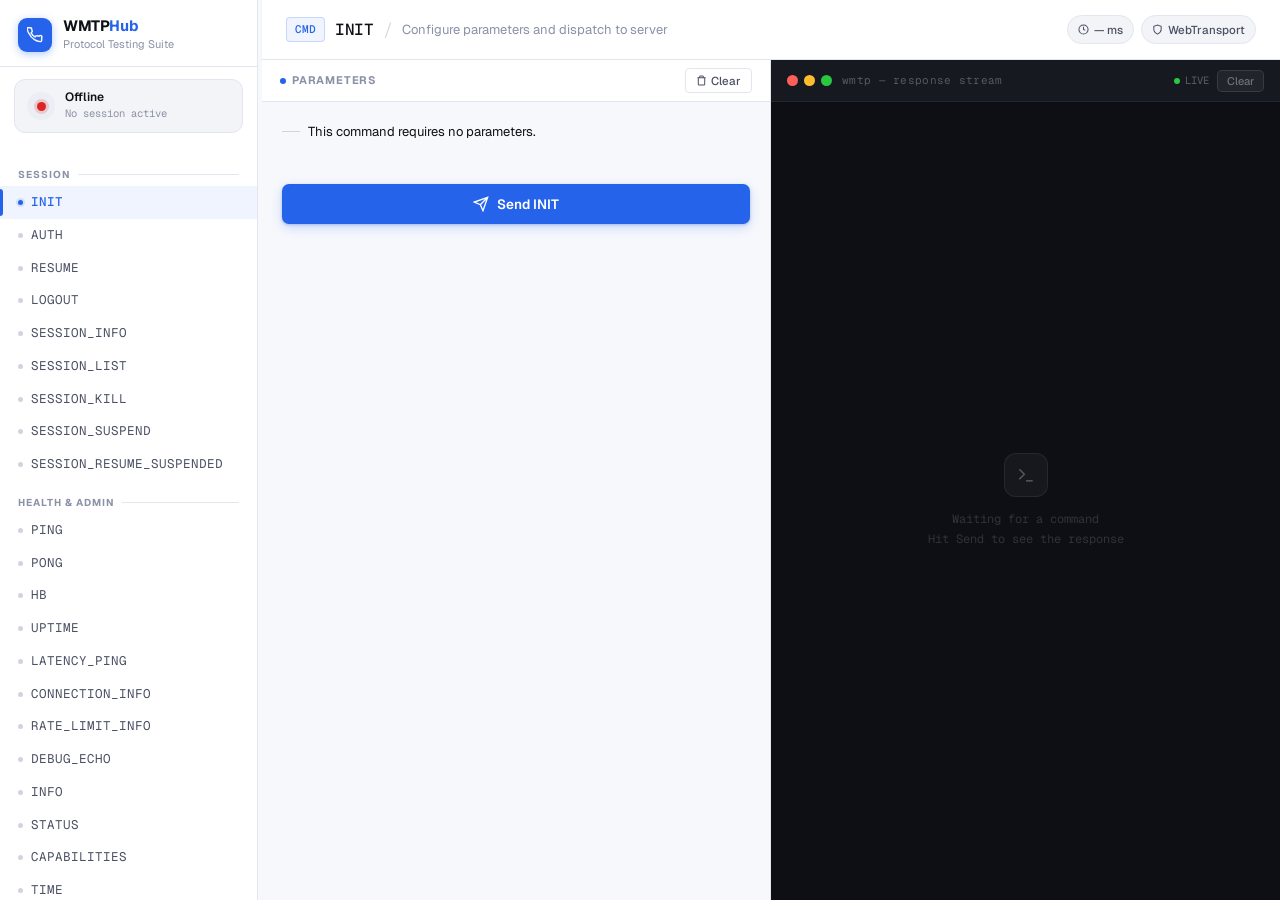
==== commit ac2ad3f3: "Update: Implemented premium light UI for WMTP Console" ====
--- a/client/index.html
+++ b/client/index.html
@@ -4,110 +4,1089 @@
 <head>
     <meta charset="UTF-8">
     <meta name="viewport" content="width=device-width, initial-scale=1.0">
-    <title>WMTP Premium Console</title>
-    <link rel="stylesheet" href="tester.css">
-    <!-- Modern Google Fonts -->
+    <title>WMTP Console — Protocol Testing Suite</title>
     <link
-        href="https://fonts.googleapis.com/css2?family=Outfit:wght@300;400;500;600;700&family=JetBrains+Mono:wght@400;500;700&display=swap"
+        href="https://fonts.googleapis.com/css2?family=Geist:wght@300;400;500;600;700&family=Geist+Mono:wght@400;500&display=swap"
         rel="stylesheet">
+    <style>
+        /* =====================================================================
+   WMTP CONSOLE — PREMIUM LIGHT UI
+   ===================================================================== */
+
+        :root {
+            --c-bg: #f7f8fc;
+            --c-surface: #ffffff;
+            --c-surface-2: #f3f4f8;
+            --c-surface-3: #eceef5;
+
+            --c-border: #e4e6ef;
+            --c-border-2: #d1d4e0;
+
+            --c-text: #0f1117;
+            --c-text-2: #4b5063;
+            --c-text-3: #8b91a7;
+
+            --c-blue: #2563eb;
+            --c-blue-mid: #3b7eff;
+            --c-blue-light: #eff4ff;
+            --c-blue-glow: rgba(37, 99, 235, 0.14);
+
+            --c-green: #16a34a;
+            --c-green-light: #f0fdf4;
+            --c-red: #dc2626;
+            --c-red-light: #fff5f5;
+            --c-amber: #d97706;
+
+            --c-terminal: #0d0f14;
+
+            --radius-xs: 4px;
+            --radius-sm: 7px;
+            --radius-md: 11px;
+            --radius-lg: 16px;
+
+            --shadow-xs: 0 1px 2px rgba(0, 0, 0, .05);
+            --shadow-sm: 0 1px 4px rgba(0, 0, 0, .07), 0 0 0 1px rgba(0, 0, 0, .03);
+            --shadow-md: 0 4px 18px rgba(0, 0, 0, .08), 0 1px 4px rgba(0, 0, 0, .04);
+            --shadow-lg: 0 12px 40px rgba(0, 0, 0, .10), 0 2px 8px rgba(0, 0, 0, .05);
+
+            --font: 'Geist', -apple-system, sans-serif;
+            --mono: 'Geist Mono', 'Fira Code', monospace;
+
+            --sidebar-w: 258px;
+            --header-h: 60px;
+        }
+
+        *,
+        *::before,
+        *::after {
+            box-sizing: border-box;
+            margin: 0;
+            padding: 0;
+        }
+
+        html,
+        body {
+            height: 100%;
+        }
+
+        body {
+            font-family: var(--font);
+            background: var(--c-bg);
+            color: var(--c-text);
+            display: flex;
+            overflow: hidden;
+            font-size: 14px;
+            line-height: 1.5;
+            -webkit-font-smoothing: antialiased;
+            -moz-osx-font-smoothing: grayscale;
+        }
+
+        /* SCROLLBARS */
+        ::-webkit-scrollbar {
+            width: 5px;
+            height: 5px;
+        }
+
+        ::-webkit-scrollbar-track {
+            background: transparent;
+        }
+
+        ::-webkit-scrollbar-thumb {
+            background: var(--c-border-2);
+            border-radius: 10px;
+        }
+
+        ::-webkit-scrollbar-thumb:hover {
+            background: var(--c-text-3);
+        }
+
+        /* =====================================================================
+   LAYOUT SHELL
+   ===================================================================== */
+
+        .app {
+            display: flex;
+            width: 100%;
+            height: 100%;
+        }
+
+        /* =====================================================================
+   SIDEBAR
+   ===================================================================== */
+
+        .sidebar {
+            width: var(--sidebar-w);
+            min-width: 200px;
+            max-width: 400px;
+            background: var(--c-surface);
+            border-right: 1px solid var(--c-border);
+            display: flex;
+            flex-direction: column;
+            flex-shrink: 0;
+            z-index: 20;
+        }
+
+        .sidebar-brand {
+            display: flex;
+            align-items: center;
+            gap: 11px;
+            padding: 18px 18px 14px;
+            border-bottom: 1px solid var(--c-border);
+        }
+
+        .brand-mark {
+            width: 34px;
+            height: 34px;
+            background: var(--c-blue);
+            border-radius: 9px;
+            display: flex;
+            align-items: center;
+            justify-content: center;
+            flex-shrink: 0;
+            box-shadow: 0 2px 8px rgba(37, 99, 235, .35);
+        }
+
+        .brand-name {
+            font-size: 15px;
+            font-weight: 700;
+            letter-spacing: -0.4px;
+            color: var(--c-text);
+            line-height: 1.1;
+        }
+
+        .brand-name em {
+            color: var(--c-blue);
+            font-style: normal;
+        }
+
+        .brand-tag {
+            font-size: 11px;
+            color: var(--c-text-3);
+            font-weight: 400;
+            margin-top: 1px;
+            display: block;
+        }
+
+        .sidebar-status {
+            margin: 12px 14px;
+            padding: 10px 12px;
+            background: var(--c-surface-2);
+            border: 1px solid var(--c-border);
+            border-radius: var(--radius-md);
+            display: flex;
+            align-items: center;
+            gap: 10px;
+        }
+
+        .status-ring {
+            width: 28px;
+            height: 28px;
+            border-radius: 50%;
+            background: var(--c-surface-3);
+            display: flex;
+            align-items: center;
+            justify-content: center;
+            flex-shrink: 0;
+        }
+
+        .dot {
+            width: 9px;
+            height: 9px;
+            border-radius: 50%;
+            background: var(--c-border-2);
+            transition: background 0.3s, box-shadow 0.3s;
+        }
+
+        .dot.connected {
+            background: var(--c-green);
+            box-shadow: 0 0 0 3px rgba(22, 163, 74, .18);
+            animation: breathe 2.4s ease-in-out infinite;
+        }
+
+        .dot.error {
+            background: var(--c-red);
+            box-shadow: 0 0 0 3px rgba(220, 38, 38, .18);
+        }
+
+        @keyframes breathe {
+
+            0%,
+            100% {
+                box-shadow: 0 0 0 3px rgba(22, 163, 74, .18);
+            }
+
+            50% {
+                box-shadow: 0 0 0 5px rgba(22, 163, 74, .08);
+            }
+        }
+
+        .status-info {
+            flex: 1;
+            min-width: 0;
+        }
+
+        .status-label {
+            font-size: 12px;
+            font-weight: 600;
+            color: var(--c-text);
+            display: block;
+            line-height: 1.2;
+        }
+
+        .status-session {
+            font-family: var(--mono);
+            font-size: 10.5px;
+            color: var(--c-text-3);
+            display: block;
+            margin-top: 2px;
+            white-space: nowrap;
+            overflow: hidden;
+            text-overflow: ellipsis;
+        }
+
+        .nav-scroll {
+            flex: 1;
+            overflow-y: auto;
+            padding: 8px 0 16px;
+        }
+
+        .nav-scroll::-webkit-scrollbar {
+            width: 4px;
+        }
+
+        /* cmd-category and cmd-item are rendered by tester.js */
+        .cmd-category {
+            padding: 14px 18px 4px;
+            font-size: 10px;
+            font-weight: 700;
+            text-transform: uppercase;
+            letter-spacing: 1px;
+            color: var(--c-text-3);
+            display: flex;
+            align-items: center;
+            gap: 7px;
+        }
+
+        .cmd-category::after {
+            content: '';
+            flex: 1;
+            height: 1px;
+            background: var(--c-border);
+        }
+
+        .cmd-item {
+            display: flex;
+            align-items: center;
+            gap: 8px;
+            padding: 7px 14px 7px 18px;
+            font-family: var(--mono);
+            font-size: 12.5px;
+            color: var(--c-text-2);
+            cursor: pointer;
+            transition: all 0.12s ease;
+            position: relative;
+            user-select: none;
+        }
+
+        .cmd-item::before {
+            content: '';
+            width: 5px;
+            height: 5px;
+            border-radius: 50%;
+            background: var(--c-border-2);
+            flex-shrink: 0;
+            transition: all 0.12s;
+        }
+
+        .cmd-item:hover {
+            color: var(--c-text);
+            background: var(--c-surface-2);
+        }
+
+        .cmd-item:hover::before {
+            background: var(--c-blue-mid);
+        }
+
+        .cmd-item.active {
+            color: var(--c-blue);
+            background: var(--c-blue-light);
+            font-weight: 500;
+        }
+
+        .cmd-item.active::before {
+            background: var(--c-blue);
+            box-shadow: 0 0 0 2px var(--c-blue-glow);
+        }
+
+        .cmd-item.active::after {
+            content: '';
+            position: absolute;
+            left: 0;
+            top: 3px;
+            bottom: 3px;
+            width: 3px;
+            background: var(--c-blue);
+            border-radius: 0 3px 3px 0;
+        }
+
+        /* =====================================================================
+   RESIZER
+   ===================================================================== */
+
+        .resizer {
+            width: 4px;
+            background: transparent;
+            cursor: col-resize;
+            flex-shrink: 0;
+            z-index: 30;
+            transition: background 0.2s;
+        }
+
+        .resizer:hover,
+        .resizer.dragging {
+            background: var(--c-blue);
+        }
+
+        /* =====================================================================
+   WORKSPACE
+   ===================================================================== */
+
+        .workspace {
+            flex: 1;
+            display: flex;
+            flex-direction: column;
+            min-width: 0;
+            background: var(--c-bg);
+        }
+
+        .topbar {
+            height: var(--header-h);
+            background: var(--c-surface);
+            border-bottom: 1px solid var(--c-border);
+            display: flex;
+            align-items: center;
+            padding: 0 24px;
+            gap: 14px;
+            flex-shrink: 0;
+            box-shadow: var(--shadow-xs);
+        }
+
+        .topbar-left {
+            display: flex;
+            align-items: center;
+            gap: 10px;
+            flex: 1;
+            min-width: 0;
+        }
+
+        .topbar-badge {
+            font-family: var(--mono);
+            font-size: 11px;
+            font-weight: 500;
+            color: var(--c-blue);
+            background: var(--c-blue-light);
+            border: 1px solid rgba(37, 99, 235, .2);
+            padding: 3px 8px;
+            border-radius: var(--radius-xs);
+            white-space: nowrap;
+            flex-shrink: 0;
+        }
+
+        .topbar-name {
+            font-family: var(--mono);
+            font-size: 16px;
+            font-weight: 500;
+            color: var(--c-text);
+            letter-spacing: -0.3px;
+            white-space: nowrap;
+            overflow: hidden;
+            text-overflow: ellipsis;
+        }
+
+        .topbar-sep {
+            color: var(--c-border-2);
+            font-size: 18px;
+            font-weight: 300;
+            flex-shrink: 0;
+        }
+
+        .topbar-desc {
+            font-size: 13px;
+            color: var(--c-text-3);
+            white-space: nowrap;
+            overflow: hidden;
+            text-overflow: ellipsis;
+        }
+
+        .topbar-right {
+            display: flex;
+            align-items: center;
+            gap: 7px;
+            flex-shrink: 0;
+        }
+
+        .pill {
+            display: inline-flex;
+            align-items: center;
+            gap: 5px;
+            padding: 5px 10px;
+            border-radius: 20px;
+            font-size: 11.5px;
+            font-weight: 500;
+            background: var(--c-surface-2);
+            border: 1px solid var(--c-border);
+            color: var(--c-text-2);
+        }
+
+        .pill svg {
+            flex-shrink: 0;
+        }
+
+        /* =====================================================================
+   CONTENT
+   ===================================================================== */
+
+        .content {
+            flex: 1;
+            display: grid;
+            grid-template-columns: 1fr 1fr;
+            overflow: hidden;
+        }
+
+        .pane {
+            display: flex;
+            flex-direction: column;
+            overflow: hidden;
+            min-height: 0;
+        }
+
+        .pane-left {
+            border-right: 1px solid var(--c-border);
+        }
+
+        .pane-header {
+            height: 42px;
+            background: var(--c-surface);
+            border-bottom: 1px solid var(--c-border);
+            display: flex;
+            align-items: center;
+            justify-content: space-between;
+            padding: 0 18px;
+            flex-shrink: 0;
+        }
+
+        .pane-title {
+            font-size: 11px;
+            font-weight: 700;
+            text-transform: uppercase;
+            letter-spacing: 0.8px;
+            color: var(--c-text-3);
+            display: flex;
+            align-items: center;
+            gap: 6px;
+        }
+
+        .pane-title-accent {
+            width: 6px;
+            height: 6px;
+            border-radius: 50%;
+            background: var(--c-blue);
+        }
+
+        .pane-actions {
+            display: flex;
+            gap: 6px;
+            align-items: center;
+        }
+
+        .btn-xs {
+            padding: 4px 10px;
+            border-radius: var(--radius-xs);
+            font-family: var(--font);
+            font-weight: 500;
+            font-size: 11.5px;
+            cursor: pointer;
+            border: 1px solid var(--c-border);
+            background: var(--c-surface);
+            color: var(--c-text-2);
+            transition: all 0.12s;
+            display: inline-flex;
+            align-items: center;
+            gap: 4px;
+        }
+
+        .btn-xs:hover {
+            background: var(--c-surface-2);
+            border-color: var(--c-border-2);
+            color: var(--c-text);
+        }
+
+        /* ─── FORM AREA ─── */
+        .form-scroll {
+            flex: 1;
+            overflow-y: auto;
+            padding: 18px 20px 14px;
+        }
+
+        /* form-group, form-label, form-control, btn btn-primary all injected by tester.js
+   — overridden via the style block at bottom */
+
+        /* ─── TERMINAL ─── */
+        .terminal-wrap {
+            display: flex;
+            flex-direction: column;
+            flex: 1;
+            overflow: hidden;
+            background: var(--c-terminal);
+        }
+
+        .terminal-bar {
+            height: 42px;
+            background: #161920;
+            border-bottom: 1px solid rgba(255, 255, 255, .06);
+            display: flex;
+            align-items: center;
+            padding: 0 16px;
+            gap: 10px;
+            flex-shrink: 0;
+        }
+
+        .tbar-dots {
+            display: flex;
+            gap: 6px;
+        }
+
+        .tbar-dot {
+            width: 11px;
+            height: 11px;
+            border-radius: 50%;
+        }
+
+        .td-r {
+            background: #ff5f57;
+        }
+
+        .td-y {
+            background: #febc2e;
+        }
+
+        .td-g {
+            background: #28c840;
+        }
+
+        .tbar-label {
+            font-size: 11px;
+            color: rgba(255, 255, 255, .28);
+            font-family: var(--mono);
+            letter-spacing: 0.3px;
+        }
+
+        .tbar-right {
+            margin-left: auto;
+            display: flex;
+            align-items: center;
+            gap: 8px;
+        }
+
+        .live-badge {
+            display: inline-flex;
+            align-items: center;
+            gap: 5px;
+            font-family: var(--mono);
+            font-size: 10.5px;
+            color: rgba(255, 255, 255, .3);
+        }
+
+        .live-dot {
+            width: 6px;
+            height: 6px;
+            border-radius: 50%;
+            background: #28c840;
+            animation: livepulse 1.8s ease-in-out infinite;
+        }
+
+        @keyframes livepulse {
+
+            0%,
+            100% {
+                opacity: 1;
+            }
+
+            50% {
+                opacity: 0.35;
+            }
+        }
+
+        .tbar-btn {
+            padding: 3px 9px;
+            border-radius: 5px;
+            font-family: var(--font);
+            font-size: 11px;
+            font-weight: 500;
+            cursor: pointer;
+            border: 1px solid rgba(255, 255, 255, .1);
+            background: rgba(255, 255, 255, .05);
+            color: rgba(255, 255, 255, .35);
+            transition: all 0.12s;
+        }
+
+        .tbar-btn:hover {
+            background: rgba(255, 255, 255, .1);
+            color: rgba(255, 255, 255, .65);
+            border-color: rgba(255, 255, 255, .16);
+        }
+
+        .terminal-empty-state {
+            flex: 1;
+            display: flex;
+            flex-direction: column;
+            align-items: center;
+            justify-content: center;
+            gap: 12px;
+            color: rgba(255, 255, 255, .15);
+            padding: 40px;
+        }
+
+        .empty-icon {
+            width: 44px;
+            height: 44px;
+            border-radius: 12px;
+            background: rgba(255, 255, 255, .04);
+            border: 1px solid rgba(255, 255, 255, .07);
+            display: flex;
+            align-items: center;
+            justify-content: center;
+        }
+
+        .terminal-empty-state p {
+            font-size: 12px;
+            font-family: var(--mono);
+            text-align: center;
+            line-height: 1.7;
+        }
+
+        .terminal-log {
+            flex: 1;
+            overflow-y: auto;
+            padding: 16px 20px;
+        }
+
+        .terminal-log::-webkit-scrollbar-thumb {
+            background: rgba(255, 255, 255, .08);
+        }
+
+        .terminal-log::-webkit-scrollbar-thumb:hover {
+            background: rgba(255, 255, 255, .15);
+        }
+
+        .code-output {
+            font-family: var(--mono);
+            font-size: 12.5px;
+            line-height: 1.7;
+            color: #c5cdd8;
+            white-space: pre-wrap;
+            word-break: break-all;
+        }
+
+        /* Token colours */
+        .token-string {
+            color: #a5d6ff;
+        }
+
+        .token-number {
+            color: #79c0ff;
+        }
+
+        .token-boolean {
+            color: #ff9492;
+        }
+
+        .token-null {
+            color: #ff9492;
+            font-style: italic;
+        }
+
+        .token-key {
+            color: #7ce38b;
+        }
+
+        /* =====================================================================
+   RESPONSIVE
+   ===================================================================== */
+
+        @media (max-width: 960px) {
+            .content {
+                grid-template-columns: 1fr;
+                overflow-y: auto;
+            }
+
+            .pane-left {
+                border-right: none;
+                border-bottom: 1px solid var(--c-border);
+            }
+
+            .terminal-wrap {
+                min-height: 360px;
+            }
+        }
+    </style>
 </head>
 
 <body>
-    <div class="app-container">
-        <!-- Sidebar -->
+    <div class="app">
+
+        <!-- ═══ SIDEBAR ═══ -->
         <nav class="sidebar" id="sidebar">
-            <div class="sidebar-header">
-                <div class="logo-area">
-                    <div class="logo-icon"></div>
-                    <h1>WMTP<span class="logo-accent">Hub</span></h1>
+
+            <div class="sidebar-brand">
+                <div class="brand-mark">
+                    <svg width="16" height="16" viewBox="0 0 24 24" fill="none" stroke="rgba(255,255,255,.95)"
+                        stroke-width="2.2" stroke-linecap="round" stroke-linejoin="round">
+                        <path
+                            d="M22 16.92v3a2 2 0 01-2.18 2 19.79 19.79 0 01-8.63-3.07A19.5 19.5 0 013.07 9.81a19.79 19.79 0 01-3.07-8.73A2 2 0 012 1h3a2 2 0 012 1.72c.127.96.361 1.903.7 2.81a2 2 0 01-.45 2.11L6.09 8.91a16 16 0 006 6l1.27-1.27a2 2 0 012.11-.45c.907.339 1.85.573 2.81.7A2 2 0 0122 16z" />
+                    </svg>
                 </div>
-                <p class="subtitle">Next-Gen Mail Protocol</p>
-
-                <button id="theme-toggle" class="btn btn-ghost btn-sm"
-                    style="margin-top: 16px; width: 100%; border-radius: 8px;">
-                    <svg width="14" height="14" viewBox="0 0 24 24" fill="none" stroke="currentColor" stroke-width="2"
-                        style="margin-right: 6px;">
-                        <circle cx="12" cy="12" r="5" />
-                        <path
-                            d="M12 1v2M12 21v2M4.2 4.2l1.4 1.4M18.4 18.4l1.4 1.4M1 12h2M21 12h2M4.2 19.8l1.4-1.4M18.4 5.6l1.4-1.4" />
-                    </svg>
-                    <span id="theme-toggle-text">Light Mode</span>
-                </button>
-
-                <div class="status-card">
-                    <div class="status-indicator">
-                        <div id="status-dot" class="dot"></div>
+                <div>
+                    <div class="brand-name">WMTP<em>Hub</em></div>
+                    <span class="brand-tag">Protocol Testing Suite</span>
+                </div>
+            </div>
+
+            <div class="sidebar-status">
+                <div class="status-ring">
+                    <div id="status-dot" class="dot"></div>
+                </div>
+                <div class="status-info">
+                    <span id="status-text" class="status-label">Connecting…</span>
+                    <span id="session-email" class="status-session">No session active</span>
+                </div>
+            </div>
+
+            <div class="nav-scroll" id="sidebar-cmds">
+                <!-- populated by tester.js -->
+            </div>
+
+        </nav>
+
+        <!-- Resizer -->
+        <div class="resizer" id="resizer"></div>
+
+        <!-- ═══ WORKSPACE ═══ -->
+        <main class="workspace">
+
+            <!-- Top Bar -->
+            <header class="topbar">
+                <div class="topbar-left">
+                    <span class="topbar-badge">CMD</span>
+                    <span id="active-cmd-name" class="topbar-name">INIT</span>
+                    <span class="topbar-sep">/</span>
+                    <span class="topbar-desc">Configure parameters and dispatch to server</span>
+                </div>
+                <div class="topbar-right">
+                    <div class="pill">
+                        <svg width="11" height="11" viewBox="0 0 24 24" fill="none" stroke="currentColor"
+                            stroke-width="2.2">
+                            <circle cx="12" cy="12" r="10" />
+                            <polyline points="12 6 12 12 16 14" />
+                        </svg>
+                        <span id="last-response-time">— ms</span>
                     </div>
-                    <div class="status-details">
-                        <span id="status-text" class="status-title">Connecting...</span>
-                        <span id="session-email" class="status-session">No Session</span>
+                    <div class="pill">
+                        <svg width="11" height="11" viewBox="0 0 24 24" fill="none" stroke="currentColor"
+                            stroke-width="2.2">
+                            <path d="M12 22s8-4 8-10V5l-8-3-8 3v7c0 6 8 10 8 10z" />
+                        </svg>
+                        WebTransport
                     </div>
                 </div>
-            </div>
-
-            <div class="cmd-list-container" id="sidebar-cmds">
-                <!-- Dynamically populated via tester.js -->
-            </div>
-        </nav>
-
-        <div class="resizer" id="resizer"></div>
-
-        <!-- Main Workspace -->
-        <main class="workspace">
-            <!-- Header for active command -->
-            <header class="workspace-header">
-                <div class="cmd-title-area">
-                    <h2 id="active-cmd-name" class="cmd-title">INIT</h2>
-                    <p class="cmd-desc">Configure command parameters and dispatch to the server.</p>
-                </div>
             </header>
 
-            <div class="workspace-content">
+            <!-- Content Grid -->
+            <div class="content">
+
                 <!-- Left: Form -->
-                <div class="form-section">
-                    <div class="panel glass-panel" id="form-panel">
-                        <!-- Dynamically populated -->
+                <div class="pane pane-left">
+                    <div class="pane-header">
+                        <div class="pane-title">
+                            <span class="pane-title-accent"></span>
+                            Parameters
+                        </div>
+                        <div class="pane-actions">
+                            <button class="btn-xs"
+                                onclick="document.querySelectorAll('.form-control').forEach(i=>i.tagName!=='SELECT'&&(i.value=''))">
+                                <svg width="11" height="11" viewBox="0 0 24 24" fill="none" stroke="currentColor"
+                                    stroke-width="2.2">
+                                    <path
+                                        d="M3 6h18M19 6v14a2 2 0 01-2 2H7a2 2 0 01-2-2V6M8 6V4a2 2 0 012-2h4a2 2 0 012 2v2" />
+                                </svg>
+                                Clear
+                            </button>
+                        </div>
+                    </div>
+                    <div class="form-scroll">
+                        <div id="form-panel"></div>
                     </div>
                 </div>
 
-                <!-- Right: Results -->
-                <div class="results-section">
-                    <div class="panel glass-panel results-panel" id="result-area">
-                        <div class="panel-header">
-                            <h3><span class="pulse-icon"></span> Live Stream</h3>
-                            <button class="btn btn-sm btn-ghost"
-                                onclick="document.getElementById('result-area').classList.remove('visible')">Clear
-                                Log</button>
+                <!-- Right: Terminal -->
+                <div class="pane">
+                    <div class="terminal-wrap">
+
+                        <div class="terminal-bar">
+                            <div class="tbar-dots">
+                                <div class="tbar-dot td-r"></div>
+                                <div class="tbar-dot td-y"></div>
+                                <div class="tbar-dot td-g"></div>
+                            </div>
+                            <span class="tbar-label">wmtp — response stream</span>
+                            <div class="tbar-right">
+                                <div class="live-badge"><span class="live-dot"></span>LIVE</div>
+                                <button class="tbar-btn" onclick="clearLog()">Clear</button>
+                            </div>
                         </div>
-                        <div class="log-viewport">
+
+                        <!-- Empty state -->
+                        <div class="terminal-empty-state" id="result-empty">
+                            <div class="empty-icon">
+                                <svg width="20" height="20" viewBox="0 0 24 24" fill="none"
+                                    stroke="rgba(255,255,255,.28)" stroke-width="1.8">
+                                    <polyline points="4 17 10 11 4 5" />
+                                    <line x1="12" y1="19" x2="20" y2="19" />
+                                </svg>
+                            </div>
+                            <p>Waiting for a command<br>Hit Send to see the response</p>
+                        </div>
+
+                        <!-- Log (hidden until first result) -->
+                        <div class="terminal-log" id="result-area" style="display:none;">
                             <pre id="result-content" class="code-output"></pre>
                         </div>
+
                     </div>
                 </div>
+
             </div>
         </main>
     </div>
 
-    <!-- Core Dependencies -->
+    <!-- JS Dependencies -->
     <script src="js/transport.js"></script>
     <script src="js/protocol.js"></script>
     <script src="js/schema.js"></script>
-    <!-- Tester Logic -->
     <script src="tester.js"></script>
 
-    <!-- Theme Toggle Logic -->
+    <!-- Adapter: bridge tester.js expectations to new markup -->
     <script>
-        const themeToggle = document.getElementById('theme-toggle');
-        const themeText = document.getElementById('theme-toggle-text');
-        themeToggle.addEventListener('click', () => {
-            document.body.classList.toggle('light-theme');
-            if (document.body.classList.contains('light-theme')) {
-                themeText.innerText = 'Dark Mode';
-            } else {
-                themeText.innerText = 'Light Mode';
-            }
-        });
+        // 1. Patch result-area classList so tester.js show/hide works
+        (function () {
+            const log = document.getElementById('result-area');
+            const empty = document.getElementById('result-empty');
+            const origAdd = DOMTokenList.prototype.add;
+            const origRemove = DOMTokenList.prototype.remove;
+
+            log.classList.add = function (...args) {
+                origAdd.apply(this, args);
+                if (args.includes('visible')) {
+                    log.style.display = 'block';
+                    empty.style.display = 'none';
+                }
+            };
+
+            log.classList.remove = function (...args) {
+                origRemove.apply(this, args);
+                if (args.includes('visible')) {
+                    log.style.display = 'none';
+                    empty.style.display = '';
+                    document.getElementById('result-content').innerHTML = '';
+                }
+            };
+        })();
+
+        // 2. Clear button helper
+        function clearLog() {
+            const log = document.getElementById('result-area');
+            const empty = document.getElementById('result-empty');
+            document.getElementById('result-content').innerHTML = '';
+            log.style.display = 'none';
+            empty.style.display = '';
+        }
+
+        // 3. Response timing — hook transport.send to capture round-trip time
+        (function () {
+            const chip = document.getElementById('last-response-time');
+            let t0 = 0;
+
+            const orig = wmtpTransport.send.bind(wmtpTransport);
+            wmtpTransport.send = async function (data) {
+                t0 = performance.now();
+                return orig(data);
+            };
+
+            // Poll until protocol callback is set, then wrap it once
+            const poll = setInterval(() => {
+                if (wmtpProtocol.onResponse) {
+                    const prev = wmtpProtocol.onResponse;
+                    wmtpProtocol.onResponse = function (msg) {
+                        if (t0) {
+                            chip.textContent = Math.round(performance.now() - t0) + ' ms';
+                            t0 = 0;
+                        }
+                        prev.call(this, msg);
+                    };
+                    clearInterval(poll);
+                }
+            }, 200);
+        })();
     </script>
+
+    <!-- Override tester.js CSS class names to match our design system -->
+    <style>
+        /* form-group injected by tester.js */
+        .form-group {
+            margin-bottom: 14px;
+        }
+
+        .form-label {
+            display: flex;
+            align-items: center;
+            gap: 5px;
+            margin-bottom: 5px;
+            font-size: 12px;
+            font-weight: 600;
+            color: var(--c-text-2);
+        }
+
+        .req-star {
+            color: var(--c-red);
+            font-size: 11px;
+        }
+
+        .type-hint {
+            margin-left: auto;
+            font-family: var(--mono);
+            font-size: 10px;
+            color: var(--c-text-3);
+            background: var(--c-surface-3);
+            padding: 1px 6px;
+            border-radius: 4px;
+            border: 1px solid var(--c-border);
+        }
+
+        .form-control {
+            width: 100%;
+            background: var(--c-surface);
+            border: 1.5px solid var(--c-border);
+            border-radius: var(--radius-sm);
+            padding: 8px 11px;
+            color: var(--c-text);
+            font-family: var(--mono);
+            font-size: 12.5px;
+            transition: border-color .15s, box-shadow .15s;
+            outline: none;
+        }
+
+        .form-control:hover {
+            border-color: var(--c-border-2);
+        }
+
+        .form-control:focus {
+            border-color: var(--c-blue);
+            box-shadow: 0 0 0 3px var(--c-blue-glow);
+            background: #fff;
+        }
+
+        .form-control::placeholder {
+            color: var(--c-text-3);
+            font-family: var(--font);
+            font-size: 12.5px;
+        }
+
+        select.form-control {
+            appearance: none;
+            background-image: url("data:image/svg+xml,%3Csvg xmlns='http://www.w3.org/2000/svg' width='14' height='14' viewBox='0 0 24 24' fill='none' stroke='%238b91a7' stroke-width='2'%3E%3Cpath d='M6 9l6 6 6-6'/%3E%3C/svg%3E");
+            background-repeat: no-repeat;
+            background-position: right 10px center;
+            padding-right: 30px;
+            cursor: pointer;
+        }
+
+        textarea.form-control {
+            resize: vertical;
+            min-height: 76px;
+            line-height: 1.55;
+        }
+
+        /* tester.js primary send button */
+        .btn.btn-primary {
+            width: 100%;
+            padding: 11px 20px;
+            background: var(--c-blue);
+            color: #fff;
+            border: none;
+            border-radius: var(--radius-sm);
+            font-family: var(--font);
+            font-weight: 600;
+            font-size: 13.5px;
+            cursor: pointer;
+            display: flex;
+            align-items: center;
+            justify-content: center;
+            gap: 8px;
+            transition: all .15s;
+            box-shadow: 0 1px 3px rgba(37, 99, 235, .3), 0 4px 12px rgba(37, 99, 235, .2);
+            margin-top: 6px;
+        }
+
+        .btn.btn-primary:hover {
+            background: #1d4ed8;
+            box-shadow: 0 2px 6px rgba(37, 99, 235, .4), 0 6px 20px rgba(37, 99, 235, .25);
+            transform: translateY(-1px);
+        }
+
+        .btn.btn-primary:active {
+            transform: translateY(0);
+        }
+
+        /* ghost / sm buttons used elsewhere */
+        .btn.btn-ghost,
+        .btn.btn-sm.btn-ghost {
+            padding: 4px 10px;
+            border-radius: var(--radius-xs);
+            font-size: 11.5px;
+            font-weight: 500;
+            cursor: pointer;
+            border: 1px solid var(--c-border);
+            background: transparent;
+            color: var(--c-text-2);
+            font-family: var(--font);
+            display: inline-flex;
+            align-items: center;
+            gap: 4px;
+        }
+
+        .btn.btn-ghost:hover {
+            background: var(--c-surface-2);
+            color: var(--c-text);
+        }
+
+        /* no-params message */
+        #form-panel>p {
+            font-size: 13px;
+            color: var(--c-text-3);
+            padding: 2px 0 18px;
+            display: flex;
+            align-items: center;
+            gap: 8px;
+        }
+
+        #form-panel>p::before {
+            content: '';
+            display: inline-block;
+            width: 18px;
+            height: 1px;
+            background: var(--c-border-2);
+        }
+    </style>
 </body>
 
 </html>
